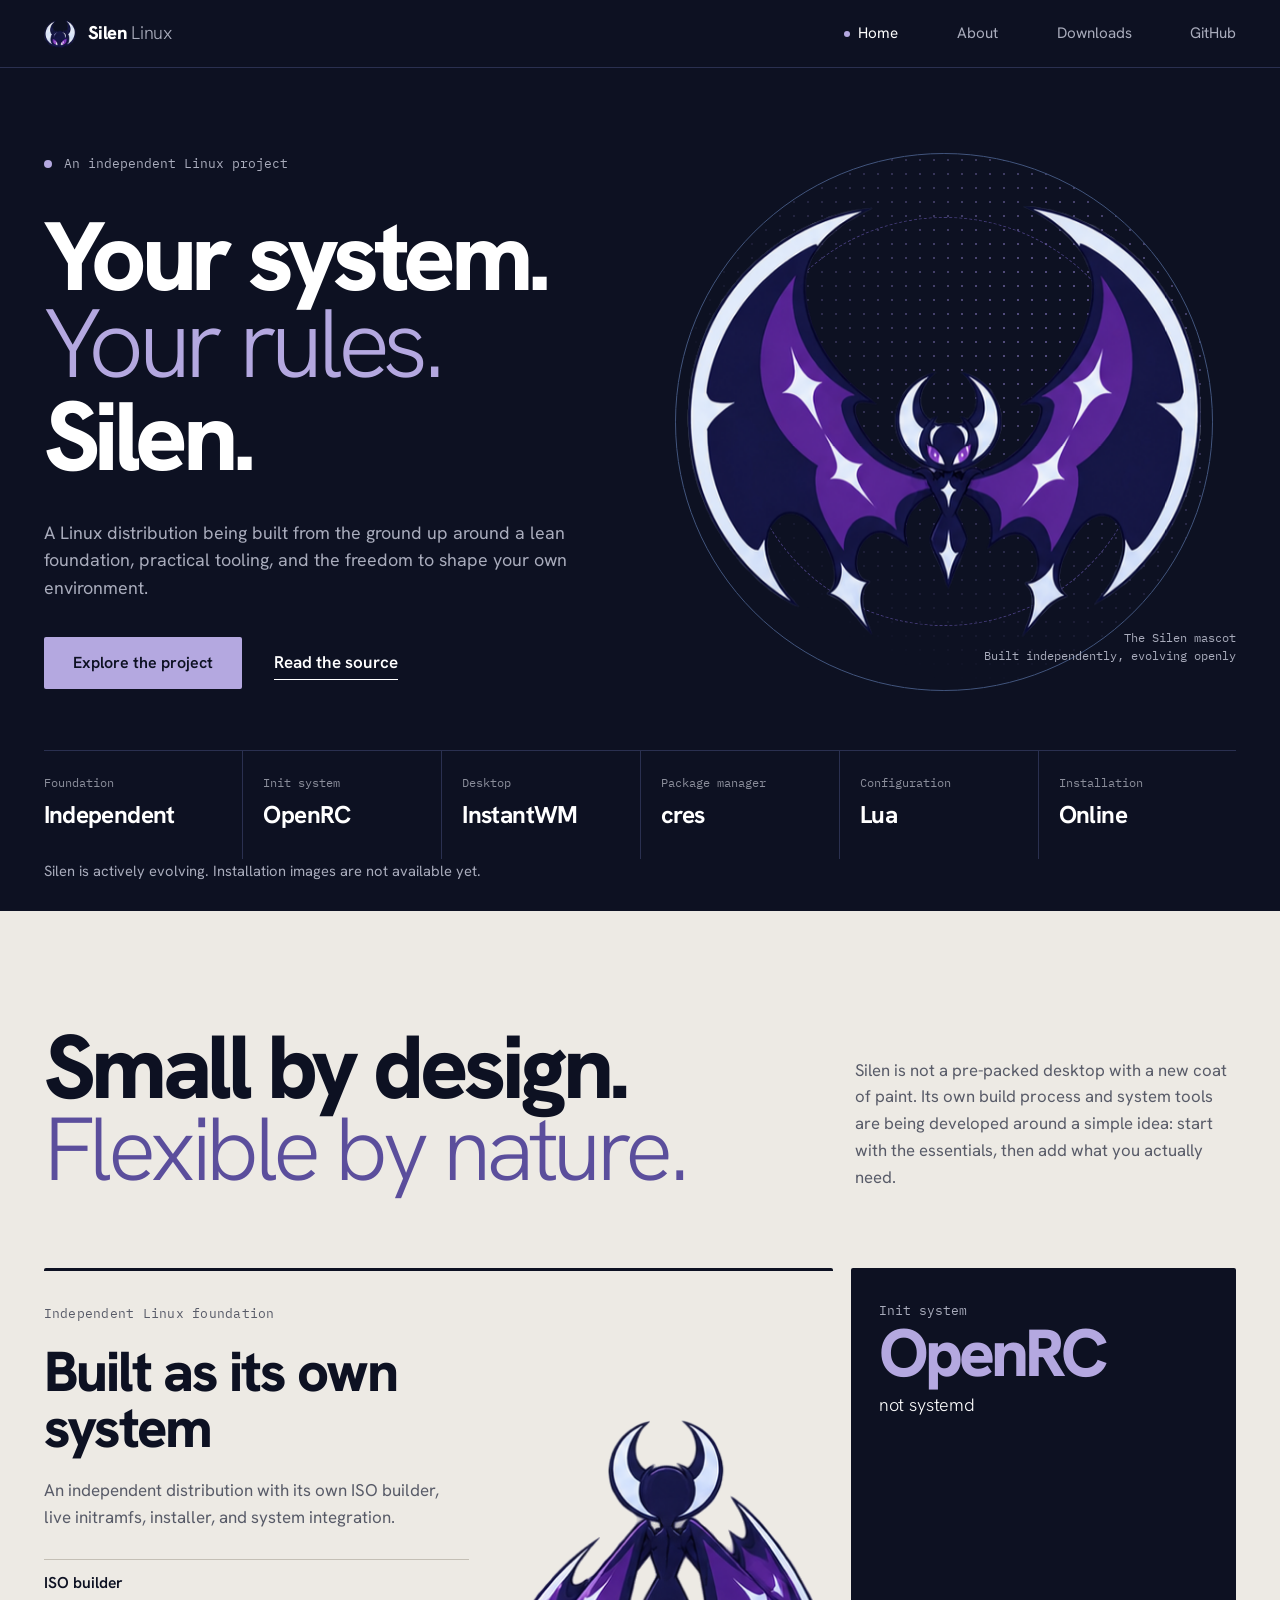
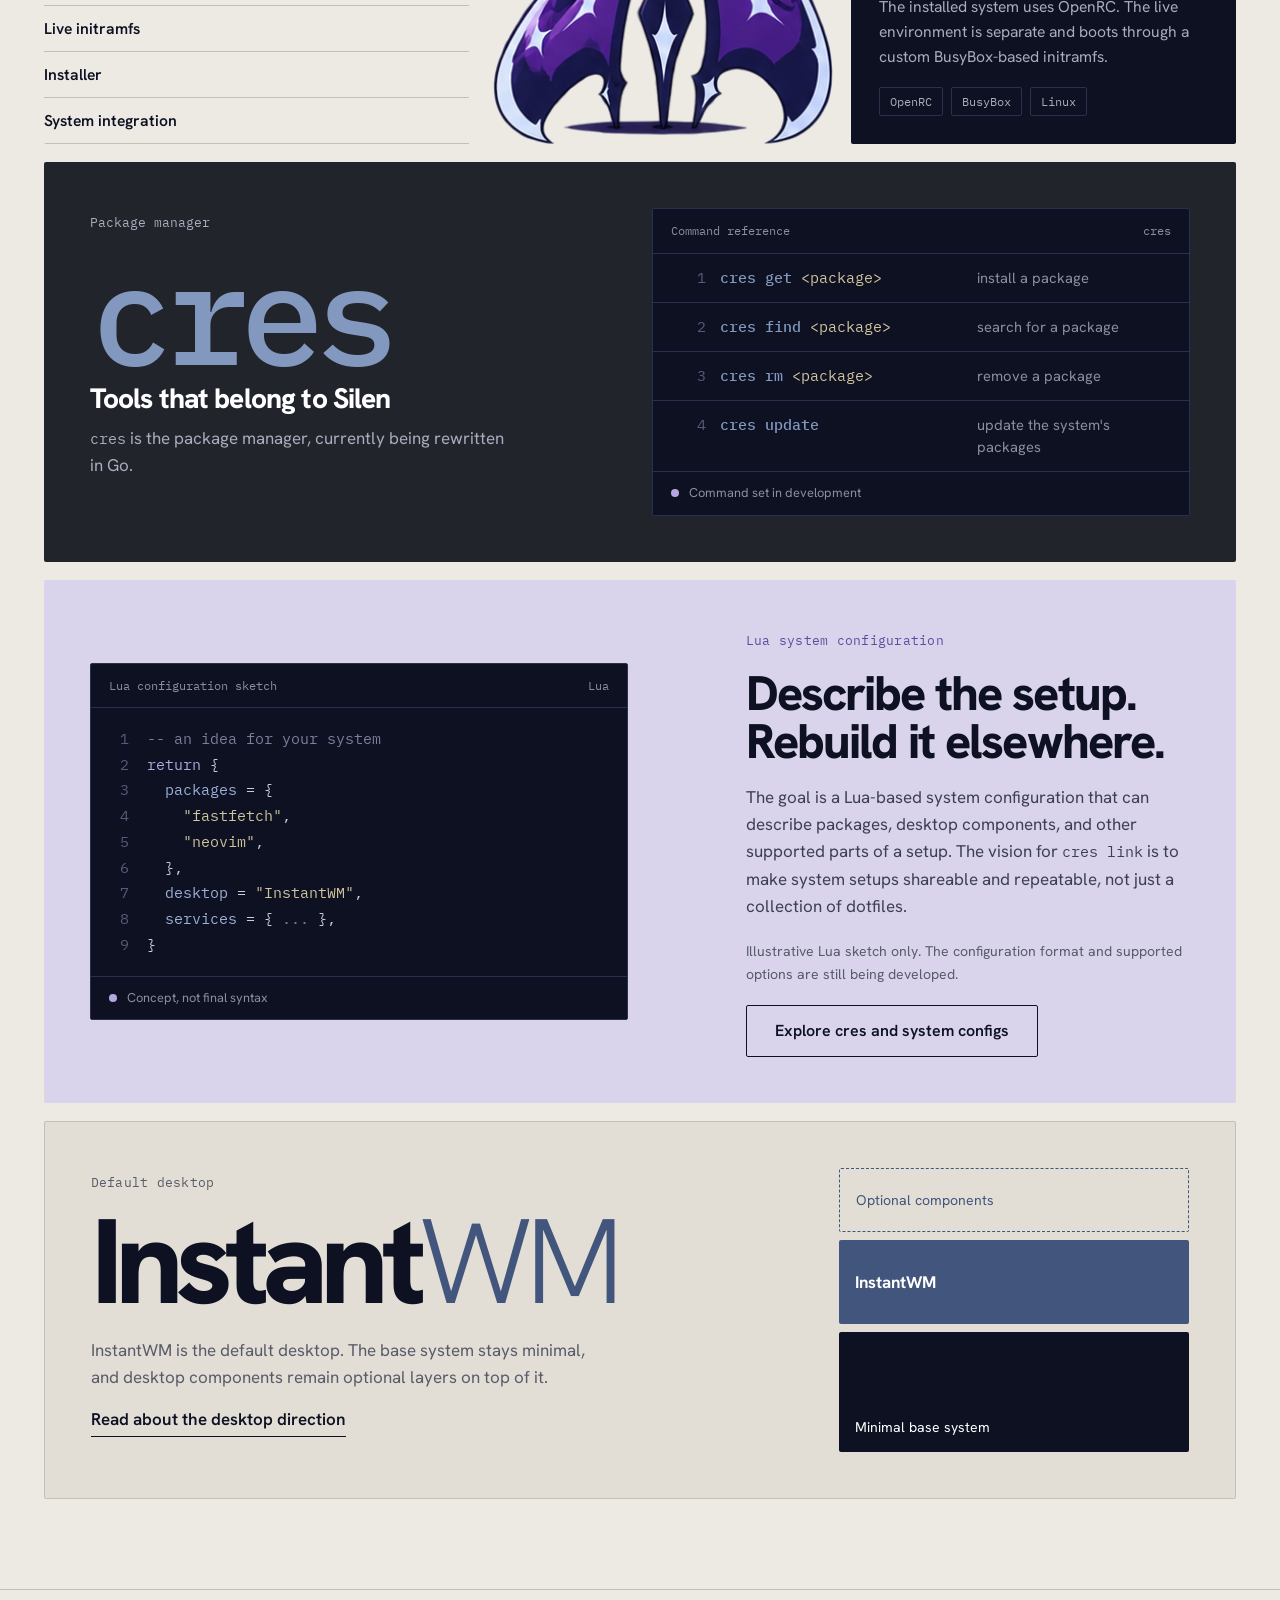
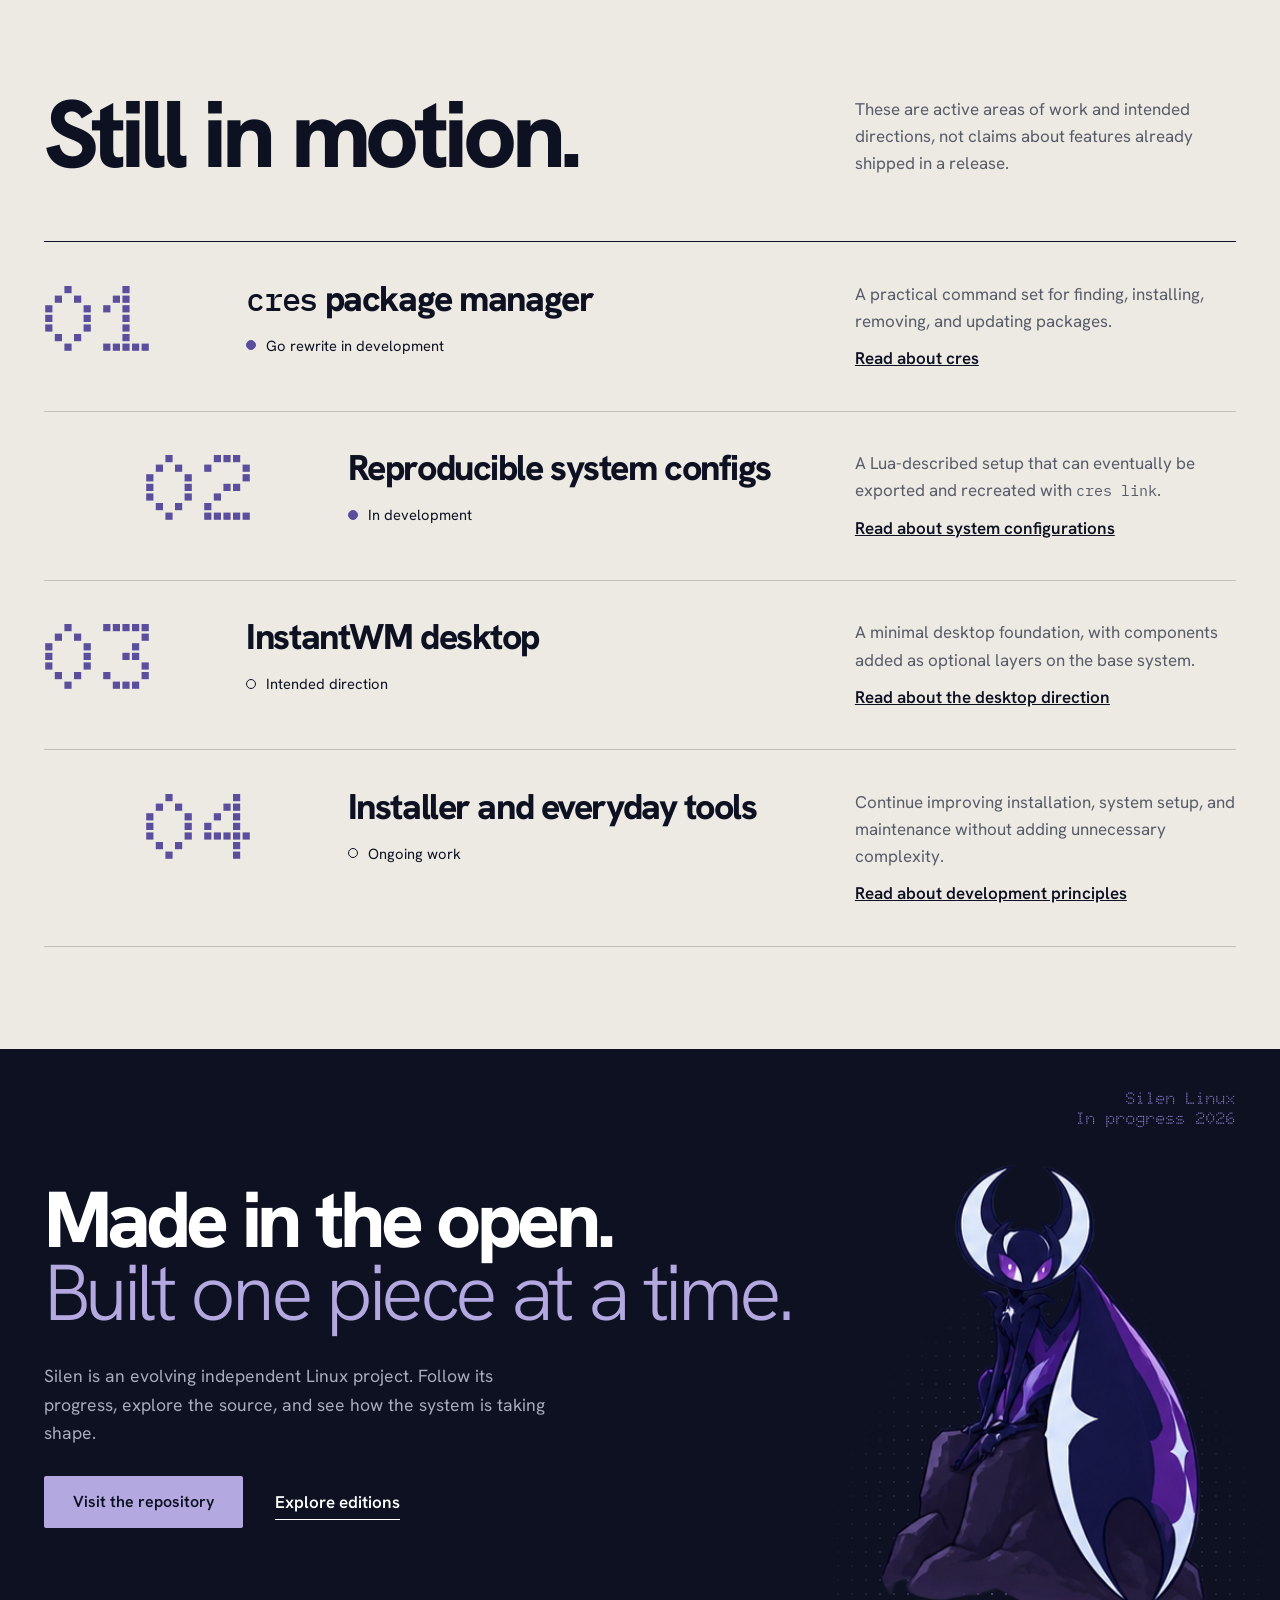
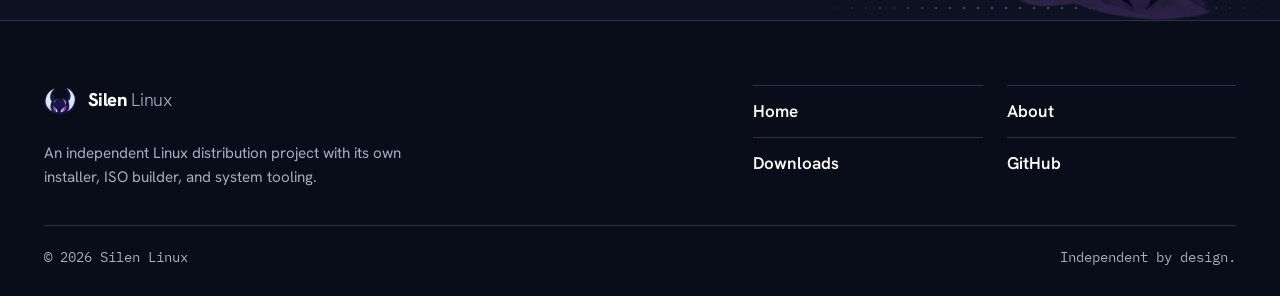
==== index.html @ 862bee8c "Initial commit: Silen Linux website" ====
<!DOCTYPE html>
<html lang="en">
<head>
<meta charset="utf-8">
<meta name="viewport" content="width=device-width, initial-scale=1">
<title>Silen Linux: Make the system yours</title>
<meta name="description" content="Silen is an independent Linux distribution focused on a minimal foundation, practical system tooling, and reproducible system configurations.">
<meta name="theme-color" content="#0d1122">
<link rel="icon" type="image/png" href="assets/favicon.png">
<link rel="preload" href="assets/fonts/hanken-grotesk-latin-wght-normal.woff2" as="font" type="font/woff2" crossorigin>
<link rel="stylesheet" href="css/style.css">
</head>
<body>
<a class="skip" href="#main">Skip to content</a>
<header class="site-header">
  <div class="nav">
    <a class="brand" href="index.html"><img src="assets/mascots/logo.png" alt="" width="32" height="32"><span>Silen<span class="brand-light"> Linux</span></span></a>
    <nav aria-label="Main">
      <ul class="nav-links" id="nav-links">
        <li><a href="index.html" aria-current="page">Home</a></li>
        <li><a href="about.html">About</a></li>
        <li><a href="downloads.html">Downloads</a></li>
        <li><a href="https://github.com/Cgtlpa/SilenLinux" class="ext" target="_blank" rel="noopener noreferrer">GitHub</a></li>
      </ul>
    </nav>
    <button class="menu-btn" type="button" aria-expanded="false" aria-controls="nav-links" aria-label="Open main menu"><span></span><span></span><span></span></button>
  </div>
</header>
<main id="main" class="light">
  <section class="hero on-dark" aria-labelledby="hero-title">
    <div class="hero-grid">
      <div class="hero-copy">
        <p class="hero-tag"><span class="dot"></span>An independent Linux project</p>
        <h1 id="hero-title"><span class="h-a">Your system.</span><span class="h-b">Your rules.</span><span class="h-c">Silen.</span></h1>
        <p class="hero-lead">A Linux distribution being built from the ground up around a lean foundation, practical tooling, and the freedom to shape your own environment.</p>
        <div class="hero-actions"><a class="btn btn-solid" href="about.html">Explore the project</a><a class="link" href="https://github.com/Cgtlpa/SilenLinux" target="_blank" rel="noopener noreferrer">Read the source</a></div>
      </div>
      <div class="hero-art">
        <div class="moon" aria-hidden="true"><span class="moon-dots dotfield"></span><span class="moon-ring"></span><span class="moon-ring r2"></span></div>
        <img class="hero-mascot" src="assets/mascots/spread.png" width="547" height="458" alt="Silen's dark blue and violet moth-bat mascot with crescent-shaped wings spread">
        <p class="hero-caption">The Silen mascot<br>Built independently, evolving openly</p>
      </div>
    </div>
    <dl class="spec-strip">
      <div><dt>Foundation</dt><dd>Independent</dd></div>
      <div><dt>Init system</dt><dd>OpenRC</dd></div>
      <div><dt>Desktop</dt><dd>InstantWM</dd></div>
      <div><dt>Package manager</dt><dd>cres</dd></div>
      <div><dt>Configuration</dt><dd>Lua</dd></div>
      <div><dt>Installation</dt><dd>Online</dd></div>
    </dl>
    <p class="hero-note">Silen is actively evolving. Installation images are not available yet.</p>
  </section>

  <section class="overview" id="system" aria-labelledby="system-title">
    <div class="ov-head">
      <h2 id="system-title">Small by design.<em>Flexible by nature.</em></h2>
      <p>Silen is not a pre-packed desktop with a new coat of paint. Its own build process and system tools are being developed around a simple idea: start with the essentials, then add what you actually need.</p>
    </div>
    <div class="parts">
      <article class="part p-foundation">
        <div>
          <span class="part-tag label">Independent Linux foundation</span>
          <h3>Built as its own system</h3>
          <p>An independent distribution with its own ISO builder, live initramfs, installer, and system integration.</p>
          <ul><li>ISO builder</li><li>Live initramfs</li><li>Installer</li><li>System integration</li></ul>
        </div>
        <img src="assets/mascots/standing.png" width="334" height="318" alt="Silen mascot standing with wings folded" loading="lazy">
      </article>

      <article class="part p-openrc on-dark">
        <div>
          <span class="part-tag">Init system</span>
          <p class="big">OpenRC<small>not systemd</small></p>
        </div>
        <div>
          <p>The installed system uses OpenRC. The live environment is separate and boots through a custom BusyBox-based initramfs.</p>
          <div class="chips"><span>OpenRC</span><span>BusyBox</span><span>Linux</span></div>
        </div>
      </article>

      <article class="part p-cres">
        <div class="cres-copy">
          <span class="part-tag">Package manager</span>
          <span class="word" aria-hidden="true">cres</span>
          <h3>Tools that belong to Silen</h3>
          <p><code>cres</code> is the package manager, currently being rewritten in Go.</p>
        </div>
        <div class="doc cres-doc on-dark">
          <div class="doc-cap"><span>Command reference</span><span>cres</span></div>
          <ol class="cmds">
            <li><span class="cmd"><b>cres get</b> <em>&lt;package&gt;</em></span><span class="what">install a package</span></li>
            <li><span class="cmd"><b>cres find</b> <em>&lt;package&gt;</em></span><span class="what">search for a package</span></li>
            <li><span class="cmd"><b>cres rm</b> <em>&lt;package&gt;</em></span><span class="what">remove a package</span></li>
            <li><span class="cmd"><b>cres update</b></span><span class="what">update the system's packages</span></li>
          </ol>
          <div class="doc-foot"><i></i>Command set in development</div>
        </div>
      </article>

      <article class="part p-lua">
        <figure class="doc lua-doc on-dark" aria-label="Illustrative Lua configuration sketch">
  <figcaption class="doc-cap"><span>Lua configuration sketch</span><span>Lua</span></figcaption>
  <pre class="doc-code" tabindex="0"><code><span class="l"><span class="c">-- an idea for your system</span></span><span class="l"><span class="k">return</span> <span class="p">{</span></span><span class="l">  <span class="key">packages</span> <span class="p">= {</span></span><span class="l">    <span class="s">"fastfetch"</span><span class="p">,</span></span><span class="l">    <span class="s">"neovim"</span><span class="p">,</span></span><span class="l">  <span class="p">},</span></span><span class="l">  <span class="key">desktop</span> <span class="p">=</span> <span class="s">"InstantWM"</span><span class="p">,</span></span><span class="l">  <span class="key">services</span> <span class="p">= {</span> <span class="c">...</span> <span class="p">},</span></span><span class="l"><span class="p">}</span></span></code></pre>
  <div class="doc-foot"><i></i>Concept, not final syntax</div>
</figure>
        <div class="lua-copy">
          <span class="part-tag label">Lua system configuration</span>
          <h3>Describe the setup. Rebuild it elsewhere.</h3>
          <p>The goal is a Lua-based system configuration that can describe packages, desktop components, and other supported parts of a setup. The vision for <code>cres link</code> is to make system setups shareable and repeatable, not just a collection of dotfiles.</p>
          <p class="fine">Illustrative Lua sketch only. The configuration format and supported options are still being developed.</p>
          <div class="actions"><a class="btn btn-line" href="about.html#cres">Explore cres and system configs</a></div>
        </div>
      </article>

      <article class="part p-desktop">
        <div class="dt-copy">
          <span class="part-tag label">Default desktop</span>
          <span class="word">Instant<span>WM</span></span>
          <p>InstantWM is the default desktop. The base system stays minimal, and desktop components remain optional layers on top of it.</p>
          <a class="link" href="about.html#desktop">Read about the desktop direction</a>
        </div>
        <div class="layers" aria-label="Layers of the system, from the minimal base to optional components">
          <div class="l-opt">Optional components</div>
          <div class="l-wm">InstantWM</div>
          <div class="l-base">Minimal base system</div>
        </div>
      </article>
    </div>
  </section>

  <section class="roadmap" aria-labelledby="direction-title">
    <div class="rm-head">
      <h2 id="direction-title">Still in motion.</h2>
      <p>These are active areas of work and intended directions, not claims about features already shipped in a release.</p>
    </div>
    <ol class="road">
      <li class="road-item"><span class="road-n" aria-hidden="true">01</span><div class="road-main"><h3><code>cres</code> package manager</h3><p class="status active"><i></i>Go rewrite in development</p></div><p class="road-text">A practical command set for finding, installing, removing, and updating packages.<br><a href="about.html#cres">Read about cres</a></p></li>
      <li class="road-item"><span class="road-n" aria-hidden="true">02</span><div class="road-main"><h3>Reproducible system configs</h3><p class="status active"><i></i>In development</p></div><p class="road-text">A Lua-described setup that can eventually be exported and recreated with <code>cres link</code>.<br><a href="about.html#config">Read about system configurations</a></p></li>
      <li class="road-item"><span class="road-n" aria-hidden="true">03</span><div class="road-main"><h3>InstantWM desktop</h3><p class="status"><i></i>Intended direction</p></div><p class="road-text">A minimal desktop foundation, with components added as optional layers on the base system.<br><a href="about.html#desktop">Read about the desktop direction</a></p></li>
      <li class="road-item"><span class="road-n" aria-hidden="true">04</span><div class="road-main"><h3>Installer and everyday tools</h3><p class="status"><i></i>Ongoing work</p></div><p class="road-text">Continue improving installation, system setup, and maintenance without adding unnecessary complexity.<br><a href="about.html#principles">Read about development principles</a></p></li>
    </ol>
  </section>

  <section class="closing on-dark">
    <div class="closing-grid">
      <div class="closing-copy">
        <h2>Made in the open.<span>Built one piece at a time.</span></h2>
        <p>Silen is an evolving independent Linux project. Follow its progress, explore the source, and see how the system is taking shape.</p>
        <div class="closing-actions"><a class="btn btn-solid" href="https://github.com/Cgtlpa/SilenLinux" target="_blank" rel="noopener noreferrer">Visit the repository</a><a class="link" href="downloads.html">Explore editions</a></div>
      </div>
      <div class="closing-art"><span class="dotfield" aria-hidden="true"></span><img src="assets/mascots/rock.png" width="314" height="433" alt="Silen mascot sitting on a rock" loading="lazy"></div>
    </div>
    <p class="closing-stamp" aria-hidden="true">Silen Linux<br>In progress 2026</p>
  </section>
</main>
<footer class="site-footer">
  <div class="foot">
    <div class="foot-id"><a class="brand" href="index.html"><img src="assets/mascots/logo.png" alt="" width="32" height="32"><span>Silen<span class="brand-light"> Linux</span></span></a><p>An independent Linux distribution project with its own installer, ISO builder, and system tooling.</p></div>
    <ul class="foot-nav" aria-label="Footer"><li><a href="index.html">Home</a></li><li><a href="about.html">About</a></li><li><a href="downloads.html">Downloads</a></li><li><a href="https://github.com/Cgtlpa/SilenLinux" target="_blank" rel="noopener noreferrer">GitHub</a></li></ul>
  </div>
  <div class="copy"><span>&copy; <span id="year">2026</span> Silen Linux</span><span>Independent by design.</span></div>
</footer>
<script src="js/main.js"></script>
</body>
</html>
---- css/style.css ----
/* Silen Linux: design system
   Swiss grid, dot-matrix details, tonal lavender surfaces, calm spacing. */

@font-face{font-family:"Hanken Grotesk";src:url("../assets/fonts/hanken-grotesk-latin-wght-normal.woff2") format("woff2");font-weight:100 900;font-style:normal;font-display:swap}
@font-face{font-family:"Doto";src:url("../assets/fonts/doto-latin-wght-normal.woff2") format("woff2");font-weight:100 900;font-style:normal;font-display:swap}
@font-face{font-family:"IBM Plex Mono";src:url("../assets/fonts/ibm-plex-mono-latin-400-normal.woff2") format("woff2");font-weight:400;font-style:normal;font-display:swap}
@font-face{font-family:"IBM Plex Mono";src:url("../assets/fonts/ibm-plex-mono-latin-500-normal.woff2") format("woff2");font-weight:500;font-style:normal;font-display:swap}

:root{
  --navy:#0D1122;
  --navy-2:#151B35;
  --navy-3:#1E2650;
  --graphite:#22242C;
  --graphite-2:#2D303A;
  --paper:#EDEAE4;
  --paper-2:#E2DED6;
  --lav:#B4A8E0;
  --lav-mid:#8B7DC6;
  --lav-deep:#5B4E9C;
  --lav-tint:#D9D4EC;
  --blue:#8398BF;
  --blue-deep:#42557D;
  --sand:#D2C49E;
  --grey:#8B8E9B;
  --soft-dark:#A9ACBC;
  --soft-light:#585B68;
  --line-d:#2A3050;
  --line-l:#C4BFB5;
  --pad:clamp(20px,3.4vw,56px);
  --head-h:68px;
  --font:"Hanken Grotesk","Helvetica Neue",Helvetica,"Segoe UI",Arial,sans-serif;
  --mono:"IBM Plex Mono",ui-monospace,"SF Mono",Menlo,Consolas,monospace;
  --dot:"Doto","IBM Plex Mono",monospace;
  --r:2px;
}

*,*::before,*::after{box-sizing:border-box}
html{-webkit-text-size-adjust:100%;scroll-behavior:smooth;scroll-padding-top:calc(var(--head-h) + 16px)}
html.menu-open{overflow:hidden}
body{margin:0;background:var(--paper);color:var(--navy);font-family:var(--font);font-size:1.0625rem;line-height:1.6;overflow-x:hidden;-webkit-font-smoothing:antialiased}
img{display:block;max-width:100%;height:auto}
h1,h2,h3,p,ul,ol,dl,dd,figure{margin:0}
ul,ol{padding:0;list-style:none}
a{color:inherit}
code{font-family:var(--mono);font-size:.9em}
:focus-visible{outline:2px solid var(--lav-mid);outline-offset:3px}
.on-dark :focus-visible,.site-header :focus-visible,.site-footer :focus-visible{outline-color:var(--lav)}
.skip{position:absolute;left:var(--pad);top:-80px;background:var(--lav);color:var(--navy);padding:10px 16px;z-index:100;text-decoration:none;font-weight:600}
.skip:focus{top:12px}

/* Header */
.site-header{position:sticky;top:0;z-index:50;height:var(--head-h);background:var(--navy);color:#fff;border-bottom:1px solid var(--line-d)}
.nav{height:100%;display:flex;align-items:center;justify-content:space-between;padding-inline:var(--pad)}
.brand{display:inline-flex;align-items:center;gap:12px;text-decoration:none;font-weight:800;font-size:1.15rem;letter-spacing:-.02em;color:#fff}
.brand img{width:32px;height:32px}
.brand-light{font-weight:300;color:var(--soft-dark)}
.nav-links{display:flex;align-items:center;gap:clamp(28px,4.6vw,76px)}
.nav-links a{position:relative;display:inline-block;padding:8px 0;text-decoration:none;font-size:.95rem;color:var(--soft-dark);transition:color .2s}
.nav-links a:hover{color:#fff}
.nav-links a[aria-current="page"]{color:#fff}
.nav-links a[aria-current="page"]::before{content:"";position:absolute;left:-14px;top:50%;width:6px;height:6px;margin-top:-3px;border-radius:50%;background:var(--lav)}
.menu-btn{display:none;position:relative;width:48px;height:48px;margin-right:-12px;padding:0;border:0;background:none;color:#fff;cursor:pointer}
.menu-btn span{position:absolute;left:12px;right:12px;height:2px;background:currentColor;transition:transform .25s,opacity .2s,top .25s}
.menu-btn span:nth-child(1){top:16px}
.menu-btn span:nth-child(2){top:23px}
.menu-btn span:nth-child(3){top:30px}
.menu-open .menu-btn span:nth-child(1){top:23px;transform:rotate(45deg)}
.menu-open .menu-btn span:nth-child(2){opacity:0}
.menu-open .menu-btn span:nth-child(3){top:23px;transform:rotate(-45deg)}

/* Shared type and controls */
.wrap{padding-inline:var(--pad)}
.label{font-family:var(--mono);font-size:.8rem;letter-spacing:.02em;color:var(--soft-light)}
.on-dark .label{color:var(--soft-dark)}
.btn{display:inline-flex;align-items:center;justify-content:center;min-height:52px;padding:0 28px;border:1px solid transparent;border-radius:var(--r);font:600 1rem/1 var(--font);text-decoration:none;cursor:pointer;transition:background .2s,color .2s,border-color .2s}
.btn-solid{background:var(--lav);color:var(--navy)}
.btn-solid:hover{background:#fff}
.btn-line{border-color:var(--navy);color:var(--navy);background:transparent}
.btn-line:hover{background:var(--navy);color:#fff}
.on-dark .btn-line{border-color:var(--soft-dark);color:#fff}
.on-dark .btn-line:hover{background:#fff;color:var(--navy);border-color:#fff}
.btn[disabled]{cursor:not-allowed;border-color:var(--grey);color:var(--grey);background:transparent}
.link{display:inline-block;padding:14px 0;color:inherit;text-decoration:none;font-weight:600;background:linear-gradient(currentColor,currentColor) 0 calc(100% - 10px)/100% 1px no-repeat;transition:background-size .25s,color .2s}
.link:hover{background-size:0 1px;color:var(--lav)}
.light .link:hover{color:var(--lav-deep)}
.status{display:inline-flex;align-items:center;gap:10px;font-size:.92rem}
.status i{width:10px;height:10px;flex:none;border-radius:50%;border:1.5px solid currentColor}
.status.active i{background:var(--lav-deep);border-color:var(--lav-deep)}
.on-dark .status.active i{background:var(--lav);border-color:var(--lav)}
.dotfield{background-image:radial-gradient(currentColor 1.1px,transparent 1.4px);background-size:14px 14px}

/* Hero */
.hero{background:var(--navy);color:#fff;position:relative;overflow:hidden}
.hero-grid{display:grid;grid-template-columns:repeat(12,minmax(0,1fr));column-gap:24px;padding:clamp(36px,5vw,72px) var(--pad) clamp(28px,3vw,48px);min-height:calc(100svh - var(--head-h) - 150px)}
.hero-copy{grid-column:1 / span 7;grid-row:1;position:relative;z-index:2;align-self:center}
.hero-tag{display:flex;align-items:center;gap:12px;margin-bottom:clamp(20px,3vw,40px);font-family:var(--mono);font-size:.82rem;color:var(--soft-dark)}
.hero-tag .dot{width:8px;height:8px;border-radius:50%;background:var(--lav)}
.hero h1{font-weight:800;line-height:.9;letter-spacing:-.055em;font-size:clamp(2.35rem,11.2vw,3.6rem)}
.hero h1 span{display:block}
.h-b{font-weight:300;color:var(--lav)}
.h-c{color:#fff;margin-top:.05em}
.hero-lead{max-width:34rem;margin-top:clamp(22px,3vw,40px);font-size:clamp(1.05rem,1.4vw,1.25rem);line-height:1.55;color:var(--soft-dark)}
.hero-actions{display:flex;flex-wrap:wrap;align-items:center;gap:8px 32px;margin-top:clamp(22px,2.6vw,36px)}
.hero-art{grid-column:7 / span 6;grid-row:1;position:relative;align-self:center;display:grid;place-items:center;min-height:clamp(260px,38vw,600px)}
.moon{position:absolute;width:min(92%,640px);aspect-ratio:1;border-radius:50%;color:var(--lav-mid)}
.moon-dots{position:absolute;inset:0;border-radius:50%;opacity:.55;-webkit-mask-image:radial-gradient(circle at 70% 30%,#000 10%,transparent 72%);mask-image:radial-gradient(circle at 70% 30%,#000 10%,transparent 72%)}
.moon-ring{position:absolute;inset:0;border-radius:50%;border:1px solid var(--blue-deep)}
.moon-ring.r2{inset:12%;border-color:var(--lav-deep);border-style:dashed;opacity:.7}
.hero-mascot{position:relative;width:min(88%,610px);height:auto}
.hero-caption{position:absolute;right:0;bottom:0;text-align:right;font-family:var(--mono);font-size:.78rem;line-height:1.5;color:var(--soft-dark)}
.spec-strip{display:grid;grid-template-columns:repeat(3,minmax(0,1fr));margin:0 var(--pad);border-top:1px solid var(--line-d)}
.spec-strip div{padding:18px 16px 20px 0;border-bottom:1px solid var(--line-d)}
.spec-strip dt{font-family:var(--mono);font-size:.76rem;color:var(--grey)}
.spec-strip dd{margin-top:4px;font-size:clamp(1.15rem,1.9vw,1.6rem);font-weight:700;letter-spacing:-.025em}
.hero-note{padding:18px var(--pad) 28px;font-size:.92rem;color:var(--soft-dark)}

@media (min-width:900px){
  .hero h1{font-size:clamp(3.6rem,7.6vw,9.6rem)}
  .spec-strip{grid-template-columns:repeat(6,minmax(0,1fr))}
  .spec-strip div{border-bottom:0;padding:22px 16px 24px 0}
  .spec-strip div + div{padding-left:20px;border-left:1px solid var(--line-d)}
  .hero-note{padding-top:0}
}
@media (max-width:899px){
  .hero-grid{display:block;min-height:0}
  .hero-art{margin-top:28px;min-height:0;aspect-ratio:1 / .86}
  .hero-mascot{width:96%}
}
@media (prefers-reduced-motion:no-preference){
  .hero h1 span{animation:rise .9s cubic-bezier(.2,.7,.2,1) both}
  .h-b{animation-delay:.12s!important}
  .h-c{animation-delay:.24s!important}
  .hero-mascot{animation:settle 1.2s cubic-bezier(.2,.7,.2,1) .15s both}
  .moon{animation:fade 1.4s ease .1s both}
  @keyframes rise{from{opacity:0;transform:translateY(.25em)}to{opacity:1;transform:none}}
  @keyframes settle{from{opacity:0;transform:translateY(18px) rotate(-1.5deg)}to{opacity:1;transform:none}}
  @keyframes fade{from{opacity:0}to{opacity:1}}
}

/* Overview (asymmetric parts) */
.overview{padding:clamp(64px,9vw,140px) var(--pad) clamp(56px,7vw,110px)}
.ov-head{display:grid;grid-template-columns:repeat(12,minmax(0,1fr));column-gap:24px;row-gap:24px;align-items:end;margin-bottom:clamp(40px,6vw,88px)}
.ov-head h2{grid-column:1 / span 8;font-size:clamp(2.4rem,7vw,7.2rem);line-height:.92;letter-spacing:-.05em;font-weight:800}
.ov-head h2 em{display:block;font-style:normal;font-weight:300;color:var(--lav-deep)}
.ov-head p{grid-column:9 / span 4;max-width:28rem;color:var(--soft-light);font-size:1.05rem}
.parts{display:grid;grid-template-columns:repeat(12,minmax(0,1fr));gap:clamp(12px,1.4vw,20px)}
.part{position:relative;border-radius:var(--r);overflow:hidden}
.part h3{font-weight:800;letter-spacing:-.04em;line-height:1}
.part-tag{font-family:var(--mono);font-size:.8rem}

/* Foundation: open, ruled, on paper */
.p-foundation{grid-column:1 / span 8;display:grid;grid-template-columns:minmax(0,1.25fr) minmax(0,1fr);gap:24px;padding:28px 0 0;border-top:3px solid var(--navy)}
.p-foundation h3{font-size:clamp(2rem,4.4vw,4.4rem);margin:18px 0 20px}
.p-foundation p{color:var(--soft-light);max-width:30rem}
.p-foundation ul{margin-top:28px;border-top:1px solid var(--line-l)}
.p-foundation li{padding:10px 0;border-bottom:1px solid var(--line-l);font-weight:600;font-size:.98rem}
.p-foundation img{align-self:end;justify-self:end;width:min(100%,360px)}
/* OpenRC: deep navy, typographic */
.p-openrc{grid-column:9 / span 4;background:var(--navy);color:#fff;padding:28px;display:flex;flex-direction:column;justify-content:space-between;gap:36px;min-height:420px}
.p-openrc .part-tag{color:var(--soft-dark)}
.p-openrc .big{font-size:clamp(2.6rem,5.2vw,5.6rem);font-weight:800;letter-spacing:-.06em;line-height:.9;color:var(--lav)}
.p-openrc .big small{display:block;margin-top:14px;font-size:clamp(1rem,1.4vw,1.35rem);font-weight:300;letter-spacing:-.01em;color:#fff}
.p-openrc p{color:var(--soft-dark);font-size:.98rem}
.chips{display:flex;flex-wrap:wrap;gap:8px;margin-top:18px}
.chips span{padding:4px 10px;border:1px solid var(--line-d);border-radius:var(--r);font-family:var(--mono);font-size:.76rem;color:var(--soft-dark)}
/* cres: graphite, split */
.p-cres{grid-column:1 / -1;background:var(--graphite);color:#fff;display:grid;grid-template-columns:repeat(12,minmax(0,1fr));column-gap:24px;padding:clamp(24px,3.6vw,56px)}
.p-cres .cres-copy{grid-column:1 / span 5}
.p-cres .part-tag{color:var(--soft-dark)}
.p-cres .word{display:block;margin:18px 0 12px;font-family:var(--mono);font-weight:500;font-size:clamp(4rem,11vw,10.5rem);letter-spacing:-.07em;line-height:.85;color:var(--blue)}
.p-cres h3{font-size:clamp(1.4rem,2.2vw,2rem);letter-spacing:-.03em}
.p-cres p{margin-top:12px;color:var(--soft-dark);max-width:26rem}
.p-cres .cres-doc{grid-column:7 / span 6;align-self:end}
/* Lua: tonal lavender with code doc */
.p-lua{grid-column:1 / -1;background:var(--lav-tint);display:grid;grid-template-columns:repeat(12,minmax(0,1fr));column-gap:24px;row-gap:28px;padding:clamp(24px,3.6vw,56px);align-items:center}
.p-lua .lua-doc{grid-column:1 / span 6}
.p-lua .lua-copy{grid-column:8 / span 5;position:relative}
.p-lua .part-tag{color:var(--lav-deep)}
.p-lua h3{font-size:clamp(1.9rem,3.8vw,3.8rem);margin:16px 0 18px}
.p-lua p{color:#3C3F55}
.p-lua .fine{margin-top:20px;font-size:.88rem;color:var(--soft-light)}
.p-lua .actions{margin-top:20px}
/* InstantWM: paper-2, layered diagram */
.p-desktop{grid-column:1 / -1;background:var(--paper-2);border:1px solid var(--line-l);display:grid;grid-template-columns:repeat(12,minmax(0,1fr));column-gap:24px;row-gap:32px;padding:clamp(24px,3.6vw,56px)}
.p-desktop .dt-copy{grid-column:1 / span 7}
.p-desktop .part-tag{color:var(--soft-light)}
.p-desktop .word{display:block;margin:14px 0 22px;font-size:clamp(3rem,9.4vw,9.4rem);font-weight:800;letter-spacing:-.065em;line-height:.88}
.p-desktop .word span{font-weight:300;color:var(--blue-deep)}
.p-desktop p{max-width:32rem;color:var(--soft-light)}
.layers{grid-column:9 / span 4;align-self:end;display:grid;gap:8px;font-size:.88rem}
.layers div{padding:14px 16px;border-radius:var(--r)}
.layers .l-opt{border:1.5px dashed var(--blue-deep);color:var(--blue-deep);min-height:64px;display:flex;align-items:center}
.layers .l-wm{background:var(--blue-deep);color:#fff;min-height:84px;display:flex;align-items:center;font-weight:700;font-size:1.05rem}
.layers .l-base{background:var(--navy);color:#fff;min-height:120px;display:flex;align-items:flex-end}

@media (max-width:1000px){
  .ov-head h2{grid-column:1 / -1}
  .ov-head p{grid-column:1 / -1}
  .p-foundation,.p-openrc{grid-column:1 / -1}
  .p-openrc{min-height:0}
  .p-cres .cres-copy,.p-cres .cres-doc{grid-column:1 / -1}
  .p-cres .cres-doc{margin-top:32px}
  .p-lua .lua-doc,.p-lua .lua-copy{grid-column:1 / -1}
  .p-lua .lua-copy{order:-1}
  .p-desktop .dt-copy,.layers{grid-column:1 / -1}
}
@media (max-width:620px){
  .p-foundation{grid-template-columns:1fr}
  .p-foundation img{justify-self:center;width:min(78%,300px)}
}

/* Documentation previews (code, commands) */
.doc{background:var(--navy);color:#E8E9F2;border:1px solid var(--line-d);border-radius:var(--r);min-width:0}
.doc-cap{display:flex;flex-wrap:wrap;justify-content:space-between;gap:4px 16px;padding:12px 18px;border-bottom:1px solid var(--line-d);font-family:var(--mono);font-size:.76rem;color:var(--grey)}
.doc-code{margin:0;padding:18px 0;overflow-x:auto;counter-reset:ln;font-family:var(--mono);font-size:clamp(.78rem,2.9vw,.92rem);line-height:1.75;tab-size:2}
.doc-code code{display:block;font-size:inherit;min-width:max-content}
.doc-code .l{display:block;position:relative;padding:0 18px 0 56px;white-space:pre}
.doc-code .l::before{counter-increment:ln;content:counter(ln);position:absolute;left:0;width:38px;text-align:right;color:#565B7A;user-select:none}
.c{color:#7A7F9C}.k{color:var(--lav)}.key{color:#9DB0D6}.s{color:var(--sand)}.p{color:#C9CBE0}
.doc-foot{display:flex;align-items:center;gap:10px;padding:11px 18px;border-top:1px solid var(--line-d);font-size:.8rem;color:var(--grey)}
.doc-foot i{width:8px;height:8px;border-radius:50%;background:var(--lav)}
.cmds{counter-reset:ln;font-family:var(--mono);font-size:clamp(.8rem,2.9vw,.92rem)}
.cmds li{counter-increment:ln;display:grid;grid-template-columns:2.2rem minmax(0,1.25fr) minmax(0,1fr);gap:4px 14px;padding:13px 18px;border-bottom:1px solid var(--line-d);line-height:1.5}
.cmds li:last-child{border-bottom:0}
.cmds li::before{content:counter(ln);color:#565B7A;text-align:right}
.cmds .cmd{color:#fff;overflow-wrap:anywhere}
.cmds .cmd b{font-weight:500;color:var(--blue)}
.cmds .cmd em{font-style:normal;color:var(--sand)}
.cmds .what{color:var(--grey);font-family:var(--font)}
@media (max-width:520px){
  .cmds li{grid-template-columns:2rem minmax(0,1fr)}
  .cmds .what{grid-column:2}
}

/* Roadmap */
.roadmap{padding:clamp(60px,8vw,128px) var(--pad);border-top:1px solid var(--line-l)}
.rm-head{display:grid;grid-template-columns:repeat(12,minmax(0,1fr));column-gap:24px;row-gap:20px;align-items:end;margin-bottom:clamp(32px,5vw,72px)}
.rm-head h2{grid-column:1 / span 7;font-size:clamp(2.6rem,7.4vw,7.6rem);line-height:.9;letter-spacing:-.055em;font-weight:800}
.rm-head p{grid-column:9 / span 4;color:var(--soft-light)}
.road{border-top:1px solid var(--navy)}
.road-item{display:grid;grid-template-columns:repeat(12,minmax(0,1fr));column-gap:24px;row-gap:12px;align-items:start;padding:clamp(22px,3vw,40px) 0;border-bottom:1px solid var(--line-l)}
.road-n{grid-column:1 / span 2;font-family:var(--dot);font-weight:700;font-size:clamp(3rem,7.5vw,7rem);line-height:.8;color:var(--lav-deep)}
.road-main{grid-column:3 / span 5}
.road-main h3{font-size:clamp(1.5rem,2.8vw,2.7rem);letter-spacing:-.04em;line-height:1.02;font-weight:800;margin-bottom:14px}
.road-main h3 code{font-weight:500;letter-spacing:-.04em}
.road-text{grid-column:9 / span 4;color:var(--soft-light)}
.road-text a{display:inline-block;margin-top:10px;font-weight:600;color:var(--navy)}
.road-item:nth-child(even) .road-main{grid-column:4 / span 5}
.road-item:nth-child(even) .road-n{grid-column:2 / span 2}
@media (max-width:900px){
  .rm-head h2,.rm-head p{grid-column:1 / -1}
  .road-n{grid-column:1 / span 3!important;font-size:clamp(2.6rem,12vw,4.5rem)}
  .road-main{grid-column:4 / -1!important}
  .road-text{grid-column:4 / -1}
}

/* Closing */
.closing{background:var(--navy);color:#fff;position:relative;overflow:hidden}
.closing-grid{display:grid;grid-template-columns:repeat(12,minmax(0,1fr));column-gap:24px;padding:clamp(64px,9vw,140px) var(--pad) 0;align-items:end}
.closing-copy{grid-column:1 / span 8;padding-bottom:clamp(48px,7vw,110px);position:relative;z-index:2}
.closing h2{font-size:clamp(2.5rem,6.2vw,6.8rem);line-height:.92;letter-spacing:-.055em;font-weight:800}
.closing h2 span{display:block;font-weight:300;color:var(--lav)}
.closing-copy p{max-width:32rem;margin-top:clamp(20px,2.6vw,36px);color:var(--soft-dark);font-size:1.1rem}
.closing-actions{display:flex;flex-wrap:wrap;align-items:center;gap:8px 32px;margin-top:28px}
.closing-art{grid-column:9 / span 4;position:relative;display:grid;place-items:end center}
.closing-art .dotfield{position:absolute;left:-10%;right:-10%;bottom:0;height:78%;color:var(--lav-mid);opacity:.5;border-radius:50% 50% 0 0;-webkit-mask-image:radial-gradient(ellipse at 50% 100%,#000 20%,transparent 72%);mask-image:radial-gradient(ellipse at 50% 100%,#000 20%,transparent 72%)}
.closing-art img{position:relative;width:min(100%,330px)}
.closing-stamp{position:absolute;right:var(--pad);top:clamp(24px,3vw,44px);font-family:var(--dot);font-weight:600;font-size:1.05rem;color:var(--lav-mid);text-align:right;line-height:1.2}
@media (max-width:900px){
  .closing-copy,.closing-art{grid-column:1 / -1}
  .closing-art{margin-top:8px}
  .closing-stamp{display:none}
}

/* Footer */
.site-footer{background:#090C19;color:var(--soft-dark);border-top:1px solid var(--line-d)}
.foot{display:grid;grid-template-columns:repeat(12,minmax(0,1fr));column-gap:24px;row-gap:32px;padding:clamp(40px,5vw,72px) var(--pad) 36px}
.foot-id{grid-column:1 / span 5}
.foot-id p{margin-top:16px;max-width:26rem;font-size:.95rem}
.foot-nav{grid-column:8 / span 5;display:grid;grid-template-columns:repeat(2,minmax(0,1fr));gap:0 24px;align-content:start}
.foot-nav li{border-top:1px solid var(--line-d)}
.foot-nav a{display:block;padding:12px 0;text-decoration:none;color:#fff;font-weight:600}
.foot-nav a:hover{color:var(--lav)}
.copy{display:flex;flex-wrap:wrap;justify-content:space-between;gap:8px 24px;margin:0 var(--pad);padding:20px 0 28px;border-top:1px solid var(--line-d);font-size:.86rem;font-family:var(--mono)}
@media (max-width:900px){
  .foot-id,.foot-nav{grid-column:1 / -1}
}

/* Page heads (About, Downloads) */
.page-head{background:var(--navy);color:#fff;position:relative;overflow:hidden}
.ph-grid{display:grid;grid-template-columns:repeat(12,minmax(0,1fr));column-gap:24px;row-gap:28px;align-items:end;padding:clamp(40px,6vw,96px) var(--pad) clamp(36px,5vw,72px)}
.ph-copy{grid-column:1 / span 8;position:relative;z-index:2}
.ph-copy h1{font-size:clamp(2.7rem,10.4vw,3.4rem);line-height:.9;letter-spacing:-.06em;font-weight:800}
.ph-copy h1 span{display:block;font-weight:300;color:var(--lav)}
.ph-copy p{max-width:36rem;margin-top:clamp(20px,2.6vw,36px);color:var(--soft-dark);font-size:clamp(1.05rem,1.4vw,1.25rem)}
.ph-art{grid-column:9 / span 4;position:relative;display:grid;place-items:center;min-height:240px}
.ph-art .moon{width:min(100%,380px)}
.ph-art img{position:relative;width:min(78%,300px)}
@media (min-width:900px){.ph-copy h1{font-size:clamp(3.4rem,8.6vw,9rem)}}
@media (max-width:900px){
  .ph-copy,.ph-art{grid-column:1 / -1}
  .ph-art{min-height:0;justify-items:end}
  .ph-art .moon{display:none}
  .ph-art img{width:min(46%,210px)}
}

/* About */
.about-layout{display:grid;grid-template-columns:minmax(190px,240px) minmax(0,1fr);gap:clamp(24px,5vw,96px);padding:clamp(40px,6vw,96px) var(--pad) clamp(56px,8vw,120px)}
.toc{position:sticky;top:calc(var(--head-h) + 28px);align-self:start;border-top:1px solid var(--navy)}
.toc a{display:block;padding:11px 0;border-bottom:1px solid var(--line-l);text-decoration:none;font-size:.95rem;color:var(--soft-light);transition:color .2s,padding .2s}
.toc a:hover,.toc a.on{color:var(--navy);padding-left:10px;font-weight:600}
.article section{display:grid;grid-template-columns:minmax(0,4fr) minmax(0,7fr);column-gap:clamp(24px,4vw,72px);row-gap:20px;padding:clamp(32px,4.4vw,64px) 0;border-top:1px solid var(--navy)}
.article section:first-child{padding-top:28px}
.sec-side{display:flex;flex-direction:column;gap:28px}
.article h2{font-size:clamp(1.8rem,3.2vw,3.2rem);line-height:1;letter-spacing:-.045em;font-weight:800}
.article h2 .mono{font-family:var(--mono);font-weight:500;letter-spacing:-.05em;color:var(--blue-deep)}
.article h3{font-size:1.25rem;letter-spacing:-.02em;margin:32px 0 12px}
.article h3 code{font-weight:500}
.sec-body{min-width:0}
.sec-body > p{max-width:42rem;color:#2D3046}
.sec-body > p + p{margin-top:16px}
.article .art{width:min(100%,230px)}
.article code{background:var(--paper-2);padding:1px 6px;border-radius:var(--r)}
.specs{margin:24px 0;border-top:1px solid var(--line-l)}
.specs li{display:grid;grid-template-columns:minmax(0,5fr) minmax(0,7fr);gap:6px 20px;padding:12px 0;border-bottom:1px solid var(--line-l)}
.specs li > :first-child{color:var(--soft-light);font-size:.95rem}
.specs li > :last-child{font-weight:600}
.specs code{background:none;padding:0;font-weight:500;color:var(--navy)}
.specs li > code + span{font-weight:400;color:var(--soft-light)}
.dirs{display:grid;grid-template-columns:1fr 1fr 1.5fr;margin-top:24px;border-top:1px solid var(--line-l)}
.dirs div{padding:20px 20px 12px 0}
.dirs div + div{padding-left:20px;border-left:1px solid var(--line-l)}
.dirs h3{margin:0 0 8px;font-size:1.3rem;letter-spacing:-.03em}
.dirs p{color:var(--soft-light);font-size:.98rem}
.steps{counter-reset:st;margin:20px 0;border-top:1px solid var(--line-l)}
.steps li{counter-increment:st;display:grid;grid-template-columns:3.2rem minmax(0,1fr);column-gap:8px;padding:16px 0;border-bottom:1px solid var(--line-l)}
.steps li::before{content:counter(st);grid-row:1 / span 2;font-family:var(--dot);font-weight:700;font-size:1.9rem;line-height:1;color:var(--lav-deep)}
.steps strong{font-size:1.1rem;letter-spacing:-.02em}
.steps span{color:var(--soft-light)}
.note{padding:14px 18px;border-left:3px solid var(--lav-mid);background:var(--lav-tint);color:#2D3046;font-size:.95rem}
.sec-body .status{margin-top:20px}
.sec-body .doc{margin:24px 0 0;background:var(--navy)}
.sec-body .doc code{background:none;padding:0;color:inherit}
.principles{margin-top:4px;border-top:1px solid var(--line-l)}
.principles li{display:grid;grid-template-columns:minmax(0,5fr) minmax(0,7fr);gap:4px 20px;padding:16px 0;border-bottom:1px solid var(--line-l)}
.principles strong{font-size:1.1rem;letter-spacing:-.025em}
.principles span{color:var(--soft-light)}
.actions{margin-top:28px}
@media (max-width:1000px){
  .about-layout{grid-template-columns:1fr}
  .toc{position:static;display:flex;flex-wrap:wrap;gap:0 22px;border-top:0}
  .toc a{padding:8px 0;border-bottom:0;text-decoration:underline;text-underline-offset:4px}
  .toc a:hover,.toc a.on{padding-left:0}
  .article section{grid-template-columns:1fr}
  .sec-side{flex-direction:row;align-items:flex-end;justify-content:space-between}
  .article .art{width:min(36%,150px);flex:none}
}
@media (max-width:620px){
  .specs li,.principles li{grid-template-columns:1fr}
  .dirs{grid-template-columns:1fr}
  .dirs div,.dirs div + div{padding:16px 0;border-left:0;border-bottom:1px solid var(--line-l)}
}

/* Downloads */
.dl{padding:clamp(40px,6vw,96px) var(--pad) clamp(56px,8vw,120px)}
.featured{display:grid;grid-template-columns:repeat(12,minmax(0,1fr));background:var(--graphite);color:#fff;border-radius:var(--r);overflow:hidden}
.featured-main{grid-column:1 / span 7;padding:clamp(24px,4vw,64px)}
.featured .label{color:var(--soft-dark)}
.featured h2{margin:16px 0 8px;font-size:clamp(2.4rem,6vw,6rem);line-height:.92;letter-spacing:-.055em;font-weight:800}
.base{font-family:var(--mono);font-size:.85rem;color:var(--blue)}
.featured-main > p{max-width:30rem;margin-top:20px;color:var(--soft-dark)}
.featured .specs{border-color:var(--graphite-2)}
.featured .specs li{border-color:var(--graphite-2)}
.featured .specs li > :first-child{color:var(--grey)}
.featured-action{display:flex;flex-wrap:wrap;align-items:center;gap:14px 24px;margin-top:28px}
.status-label{display:inline-flex;align-items:center;gap:10px;font-size:.92rem}
.status-label::before{content:"";width:10px;height:10px;border-radius:50%;border:1.5px solid currentColor}
.featured-art{grid-column:8 / span 5;position:relative;display:grid;place-items:center;background:var(--navy-2);padding:32px}
.featured-art .moon{width:min(88%,420px)}
.featured-art img{position:relative;width:min(80%,340px)}
.others-head{display:grid;grid-template-columns:repeat(12,minmax(0,1fr));column-gap:24px;row-gap:8px;margin:clamp(48px,7vw,104px) 0 28px;align-items:end}
.others-head h2{grid-column:1 / span 6;font-size:clamp(2rem,4.6vw,4.4rem);line-height:.95;letter-spacing:-.05em;font-weight:800}
.others-head p{grid-column:8 / span 5;color:var(--soft-light)}
.others{border-top:1px solid var(--navy)}
.edition{display:grid;grid-template-columns:repeat(12,minmax(0,1fr));column-gap:24px;row-gap:14px;align-items:center;padding:clamp(22px,3vw,36px) 0;border-bottom:1px solid var(--line-l)}
.edition > div:first-child{grid-column:1 / span 4}
.edition h3{font-size:clamp(1.6rem,2.8vw,2.6rem);letter-spacing:-.04em;line-height:1;font-weight:800;margin-bottom:6px}
.edition .base{color:var(--blue-deep)}
.edition > p{grid-column:5 / span 3;color:var(--soft-light)}
.edition .status-label{grid-column:8 / span 2;color:var(--soft-light)}
.edition .btn{grid-column:10 / span 3;justify-self:end}
.dl-note{display:grid;grid-template-columns:auto minmax(0,1fr) auto;gap:20px 32px;align-items:center;margin-top:clamp(40px,6vw,88px);padding:24px 0;border-top:1px solid var(--navy);border-bottom:1px solid var(--line-l)}
.dl-note img{width:96px}
.dl-note p{font-size:1.1rem;font-weight:600;letter-spacing:-.015em}
@media (max-width:1000px){
  .featured-main,.featured-art{grid-column:1 / -1}
  .featured-art{order:-1;padding:24px;min-height:230px}
  .featured-art img{width:min(52%,240px)}
  .edition > div:first-child,.edition > p,.edition .status-label,.edition .btn{grid-column:1 / -1;justify-self:start}
  .others-head h2,.others-head p{grid-column:1 / -1}
}
@media (max-width:620px){
  .dl-note{grid-template-columns:1fr}
  .dl-note img{width:80px}
}

@media (prefers-reduced-motion:reduce){
  html{scroll-behavior:auto}
  *{transition:none!important}
}

/* Mobile navigation */
@media (max-width:760px){
  .menu-btn{display:block}
  .js .nav-links{position:fixed;left:0;right:0;top:var(--head-h);bottom:0;z-index:40;flex-direction:column;align-items:stretch;gap:0;padding:8px var(--pad) calc(24px + env(safe-area-inset-bottom));background:var(--navy);overflow-y:auto;overscroll-behavior:contain;opacity:0;visibility:hidden;transform:translateY(-8px);transition:opacity .22s,transform .22s,visibility 0s .22s}
  .js.menu-open .nav-links{opacity:1;visibility:visible;transform:none;transition:opacity .22s,transform .22s}
  .js .nav-links li{border-bottom:1px solid var(--line-d)}
  .js .nav-links a{display:flex;align-items:center;min-height:64px;padding:12px 0;font-size:1.9rem;font-weight:800;letter-spacing:-.04em;color:#fff}
  .js .nav-links a[aria-current="page"]{color:var(--lav)}
  .js .nav-links a[aria-current="page"]::before{display:none}
  .js   html:not(.js) .nav{height:auto;flex-wrap:wrap;padding-block:12px}
  html:not(.js) .site-header{height:auto}
  html:not(.js) .nav-links{width:100%;flex-wrap:wrap;gap:4px 20px;margin-top:8px}
}
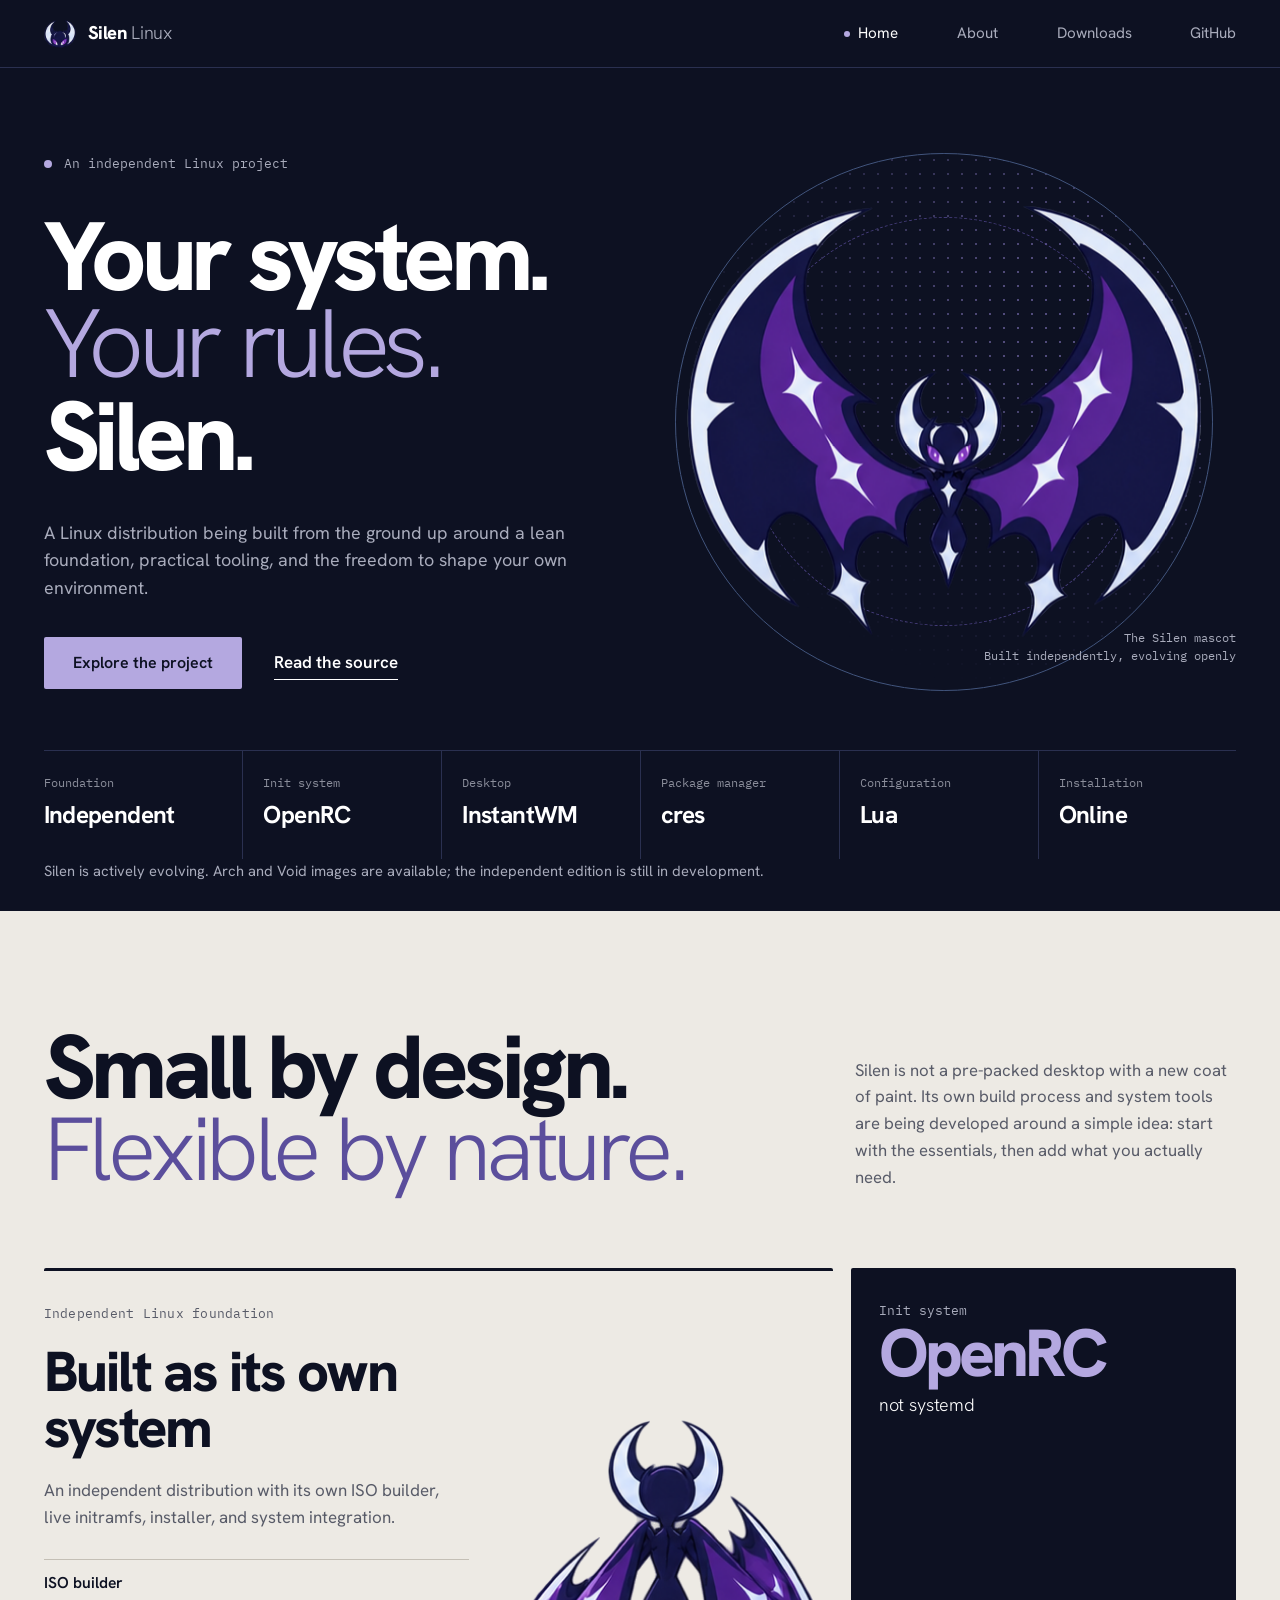
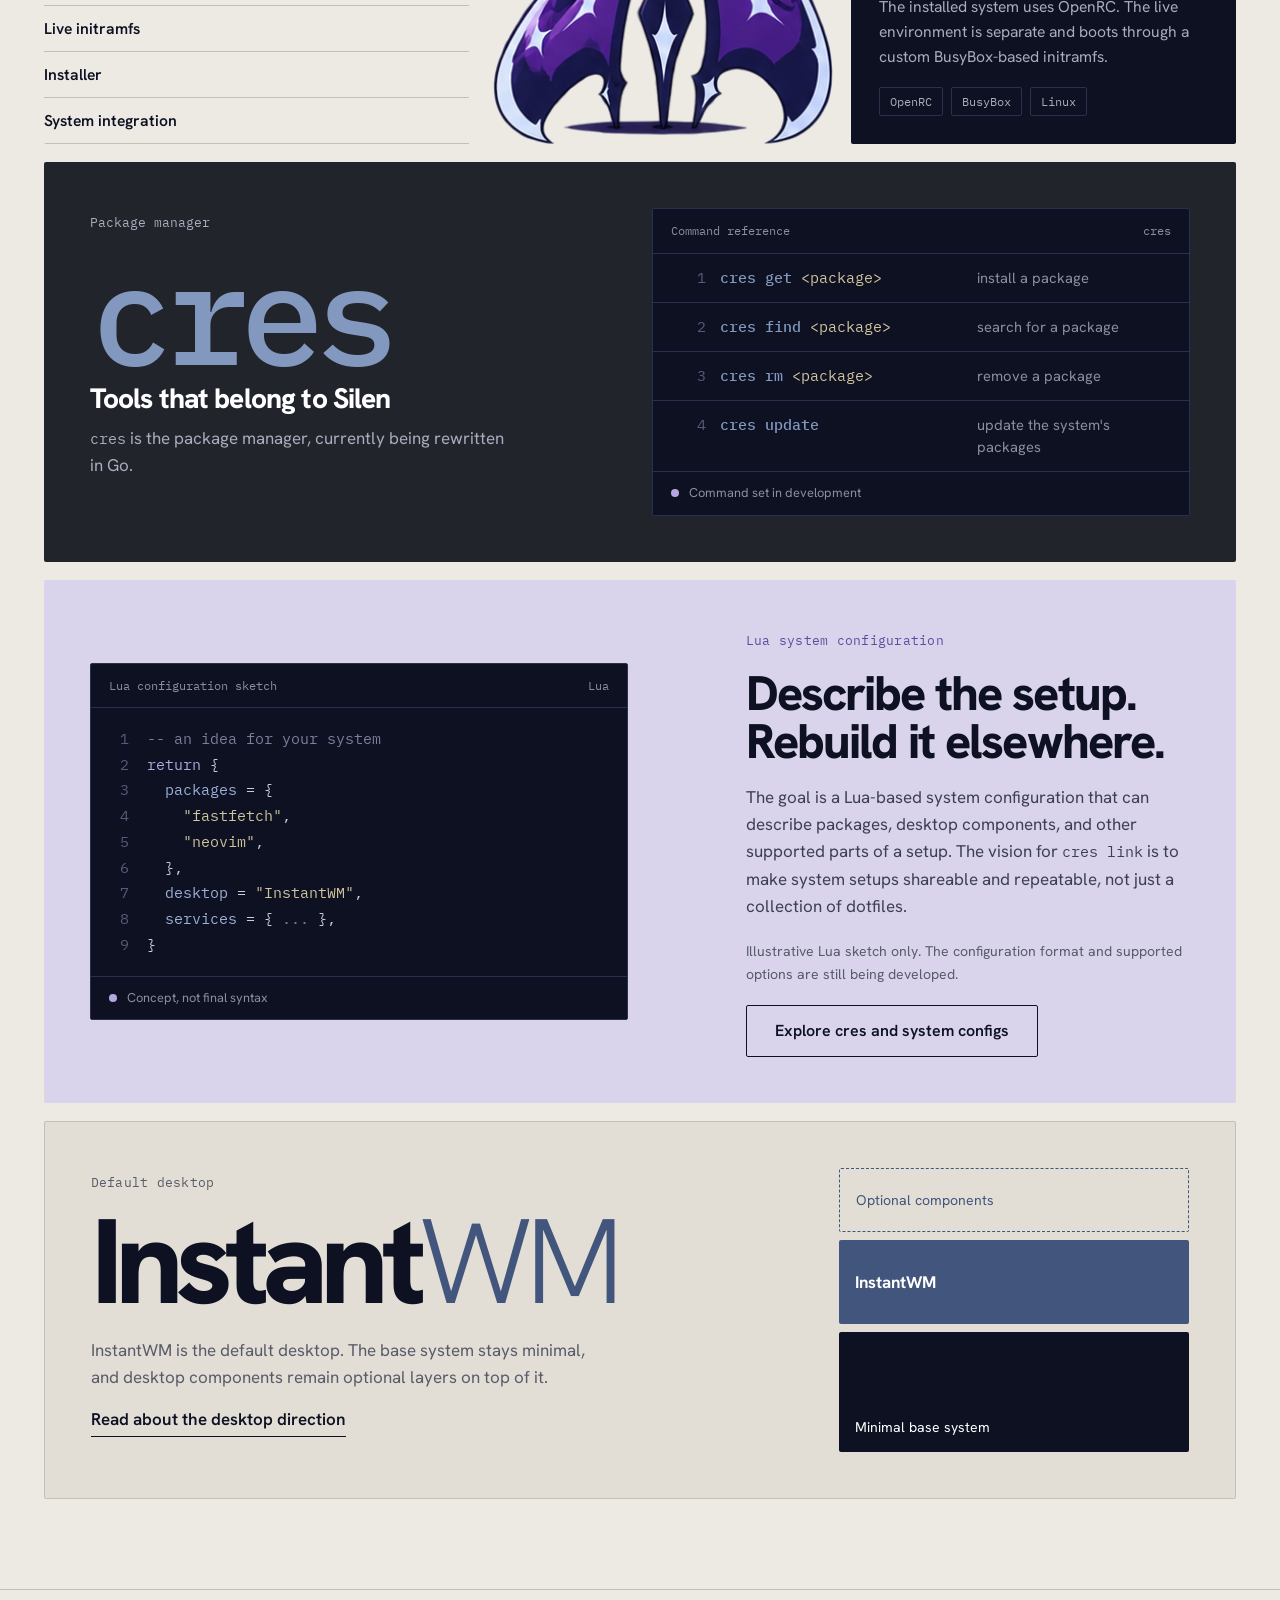
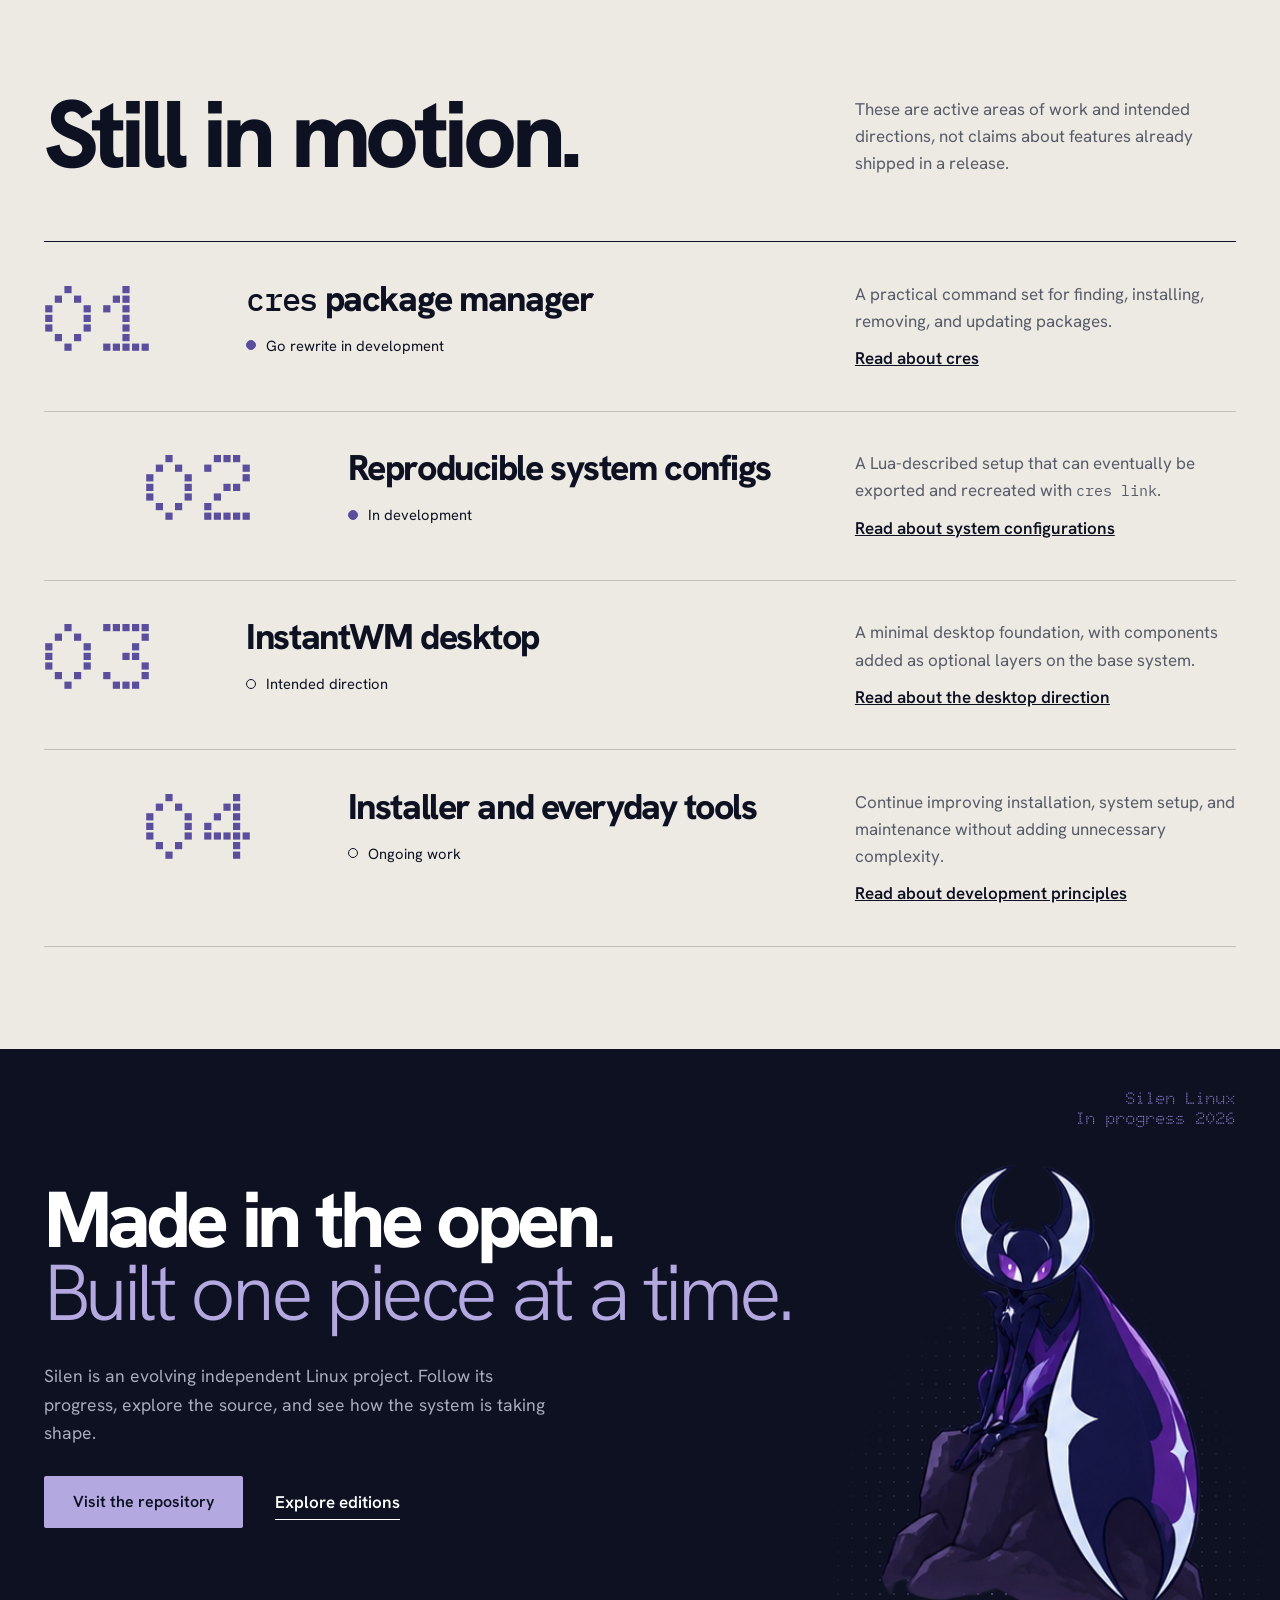
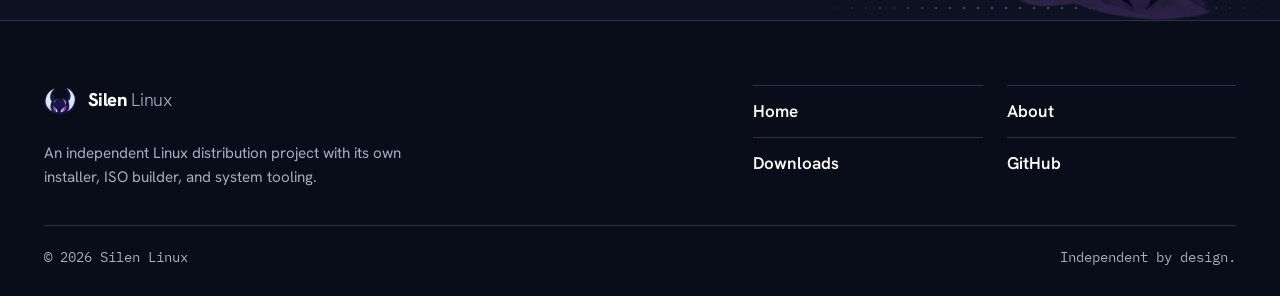
==== commit 2e841a0a: "Add download links for Silen Arch and Void ISOs" ====
--- a/index.html
+++ b/index.html
@@ -49,7 +49,7 @@
       <div><dt>Configuration</dt><dd>Lua</dd></div>
       <div><dt>Installation</dt><dd>Online</dd></div>
     </dl>
-    <p class="hero-note">Silen is actively evolving. Installation images are not available yet.</p>
+    <p class="hero-note">Silen is actively evolving. Arch and Void images are available; the independent edition is still in development.</p>
   </section>
 
   <section class="overview" id="system" aria-labelledby="system-title">
--- a/css/style.css
+++ b/css/style.css
@@ -388,6 +388,8 @@
 .edition .base{color:var(--blue-deep)}
 .edition > p{grid-column:5 / span 3;color:var(--soft-light)}
 .edition .status-label{grid-column:8 / span 2;color:var(--soft-light)}
+.status-label.available{color:var(--lav-deep)}
+.status-label.available::before{background:currentColor}
 .edition .btn{grid-column:10 / span 3;justify-self:end}
 .dl-note{display:grid;grid-template-columns:auto minmax(0,1fr) auto;gap:20px 32px;align-items:center;margin-top:clamp(40px,6vw,88px);padding:24px 0;border-top:1px solid var(--navy);border-bottom:1px solid var(--line-l)}
 .dl-note img{width:96px}
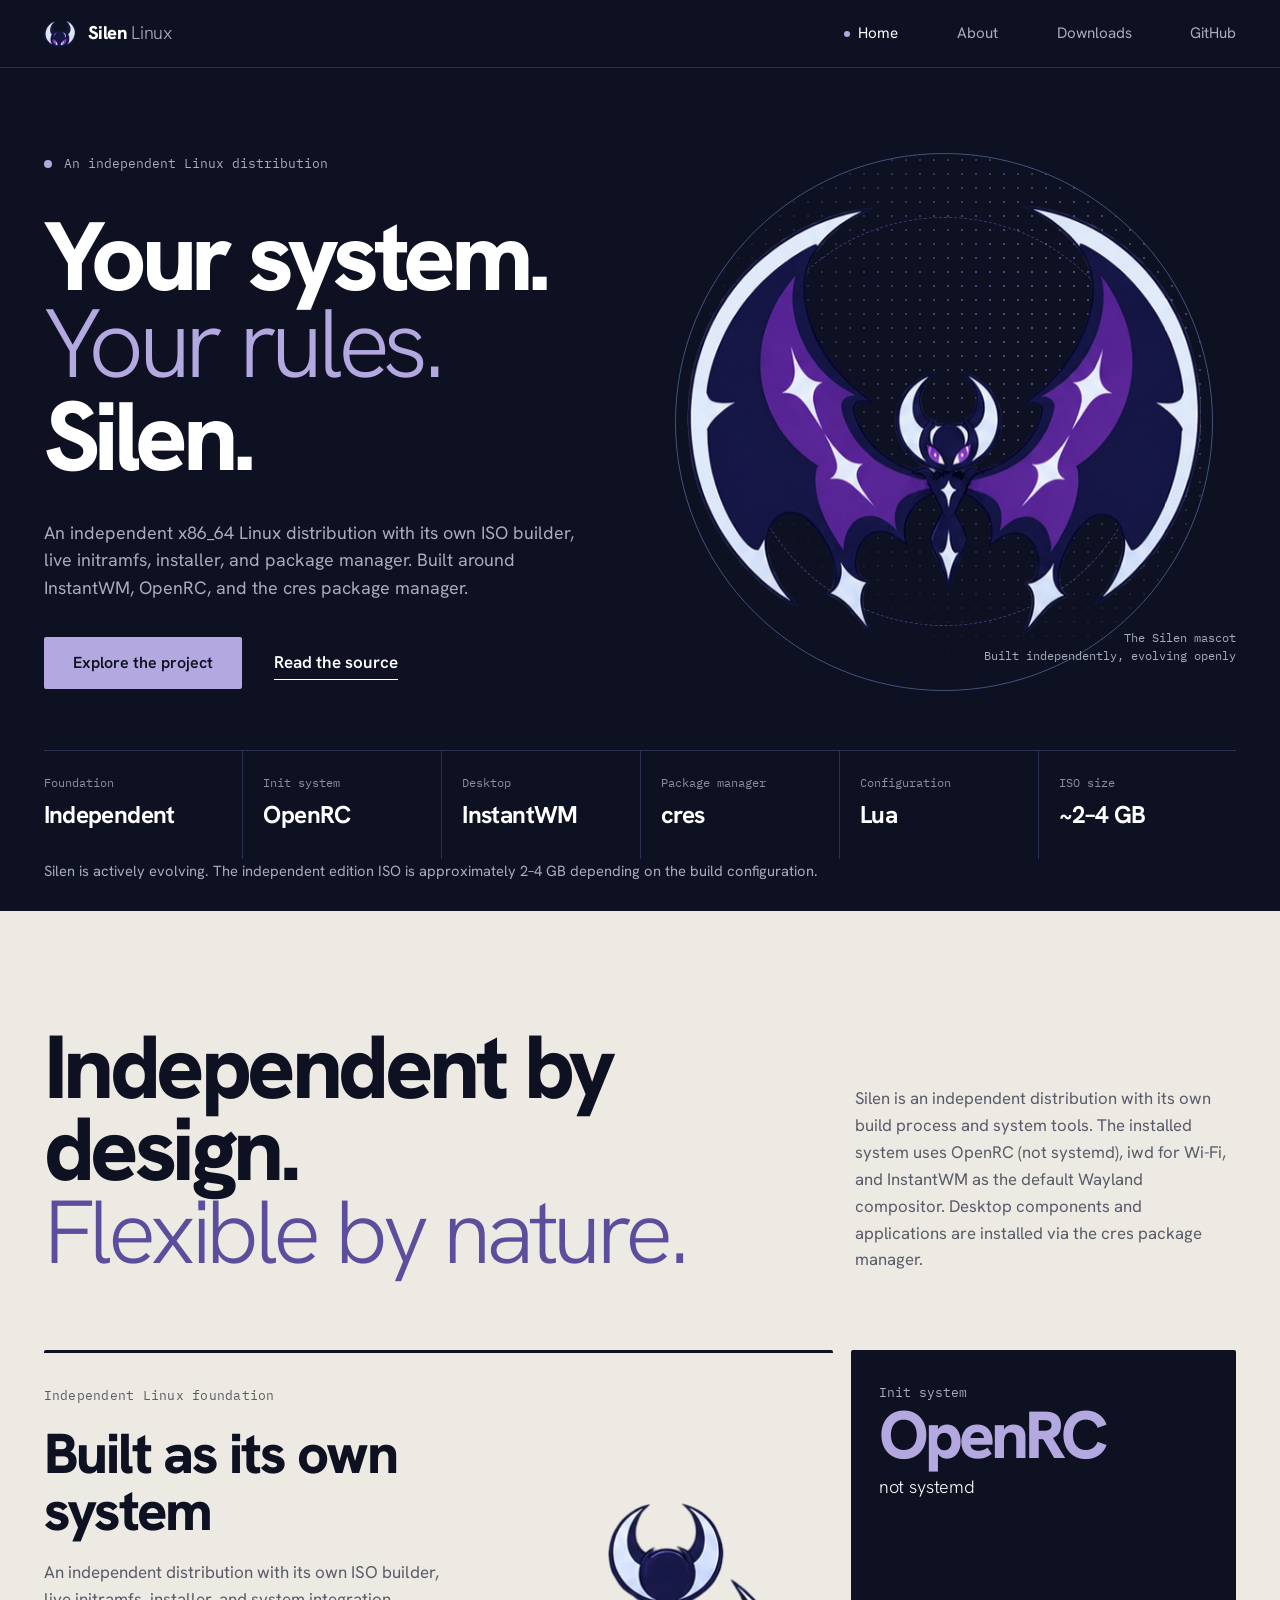
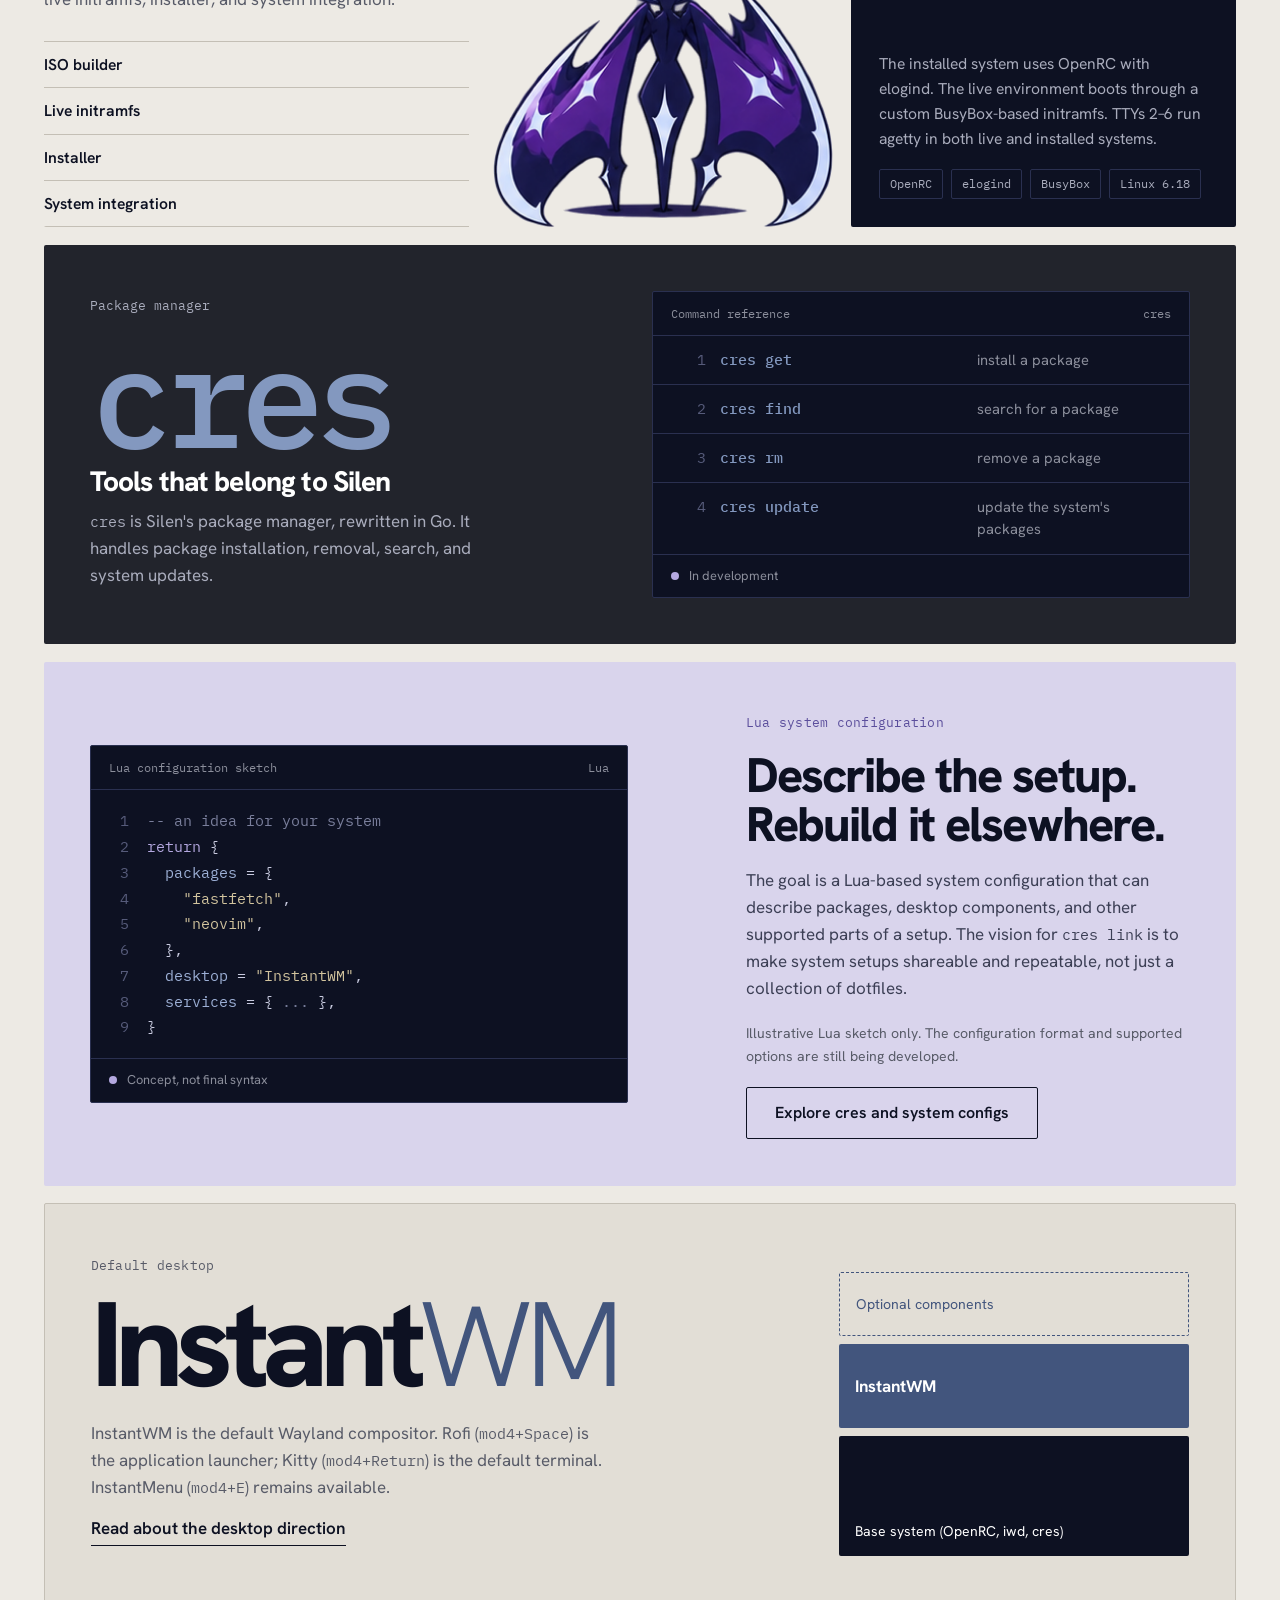
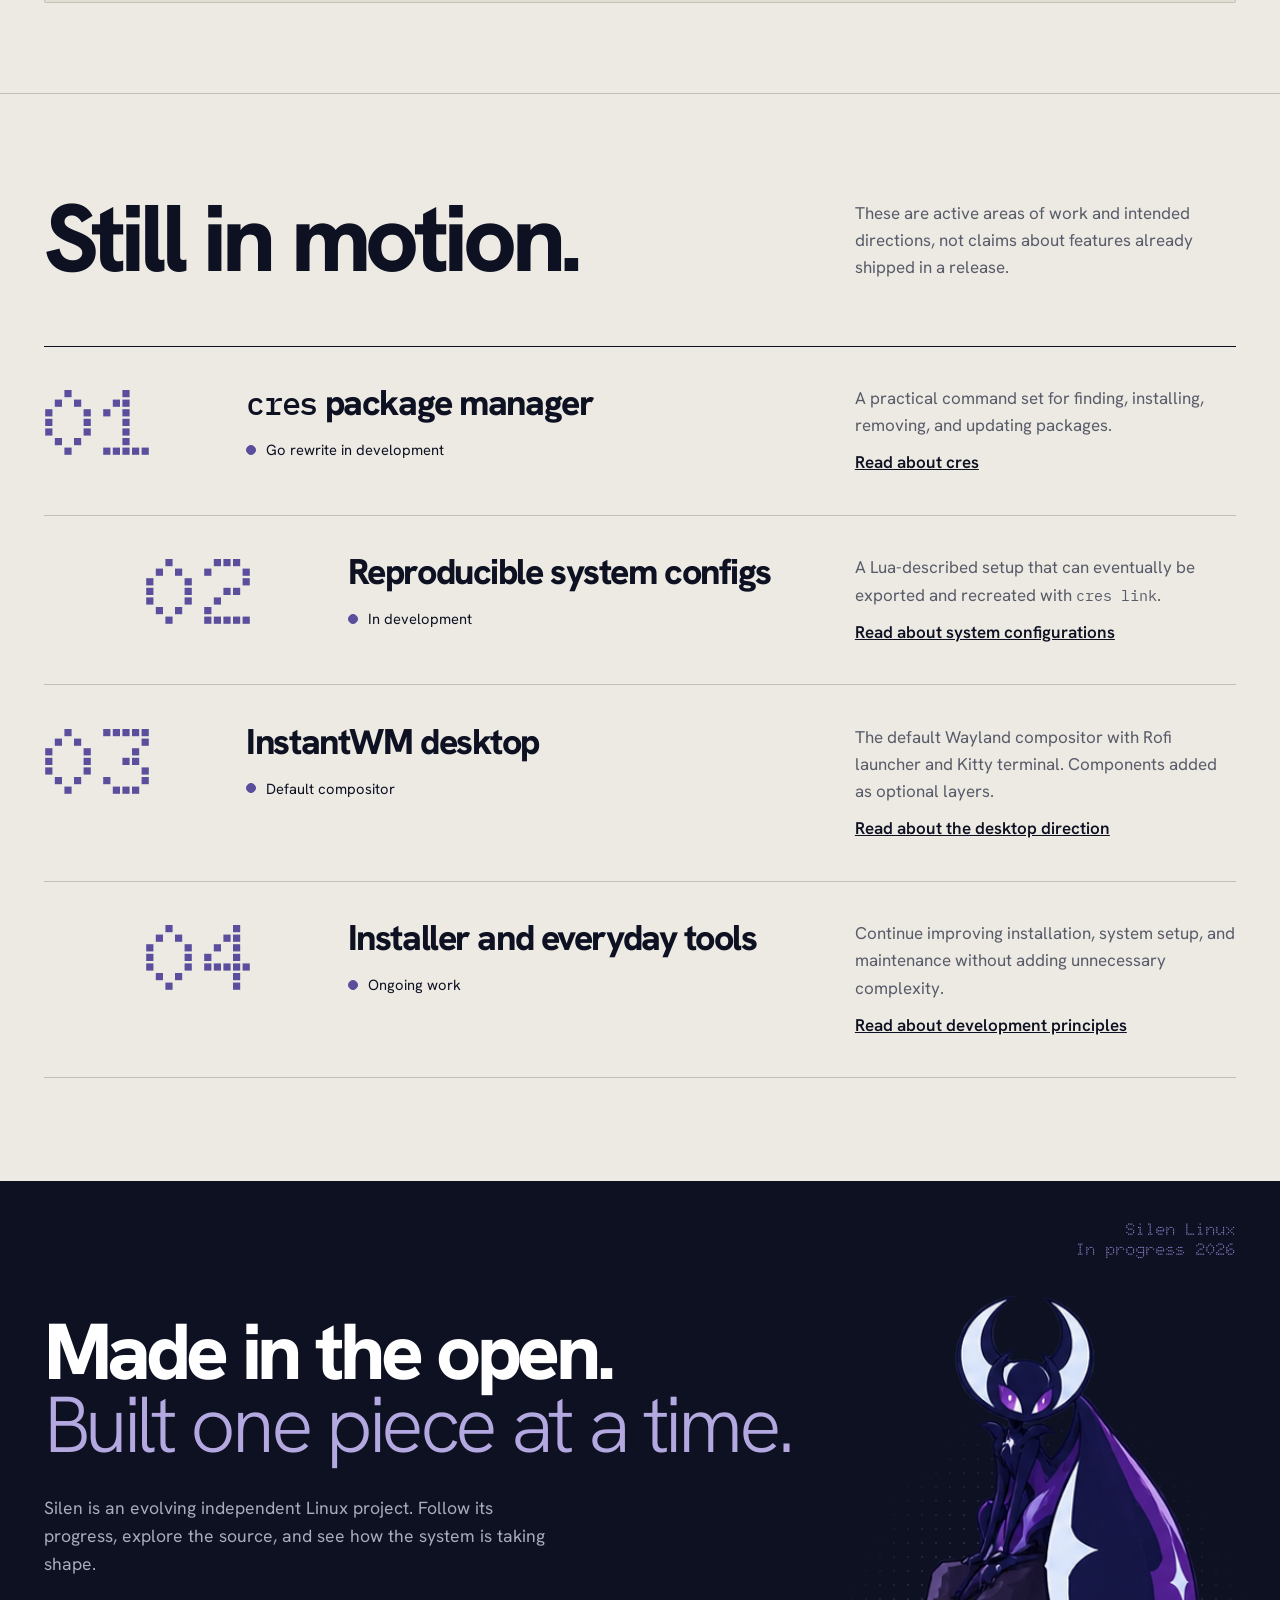
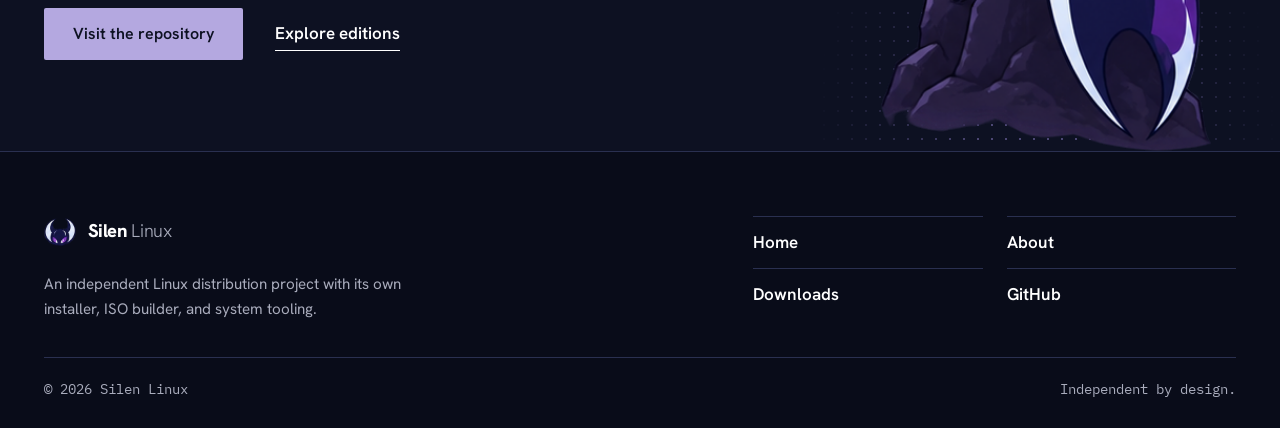
==== commit d9a4dd72: "Update website to accurately reflect Silen Linux current state - Remove outdated 'extremely minimal'" ====
--- a/index.html
+++ b/index.html
@@ -4,7 +4,7 @@
 <meta charset="utf-8">
 <meta name="viewport" content="width=device-width, initial-scale=1">
 <title>Silen Linux: Make the system yours</title>
-<meta name="description" content="Silen is an independent Linux distribution focused on a minimal foundation, practical system tooling, and reproducible system configurations.">
+<meta name="description" content="Silen Linux is an independent x86_64 distribution with its own ISO builder, live initramfs, installer, and package manager. Built around InstantWM, OpenRC, and the cres package manager.">
 <meta name="theme-color" content="#0d1122">
 <link rel="icon" type="image/png" href="assets/favicon.png">
 <link rel="preload" href="assets/fonts/hanken-grotesk-latin-wght-normal.woff2" as="font" type="font/woff2" crossorigin>
@@ -30,9 +30,9 @@
   <section class="hero on-dark" aria-labelledby="hero-title">
     <div class="hero-grid">
       <div class="hero-copy">
-        <p class="hero-tag"><span class="dot"></span>An independent Linux project</p>
+        <p class="hero-tag"><span class="dot"></span>An independent Linux distribution</p>
         <h1 id="hero-title"><span class="h-a">Your system.</span><span class="h-b">Your rules.</span><span class="h-c">Silen.</span></h1>
-        <p class="hero-lead">A Linux distribution being built from the ground up around a lean foundation, practical tooling, and the freedom to shape your own environment.</p>
+        <p class="hero-lead">An independent x86_64 Linux distribution with its own ISO builder, live initramfs, installer, and package manager. Built around InstantWM, OpenRC, and the cres package manager.</p>
         <div class="hero-actions"><a class="btn btn-solid" href="about.html">Explore the project</a><a class="link" href="https://github.com/Cgtlpa/SilenLinux" target="_blank" rel="noopener noreferrer">Read the source</a></div>
       </div>
       <div class="hero-art">
@@ -47,15 +47,15 @@
       <div><dt>Desktop</dt><dd>InstantWM</dd></div>
       <div><dt>Package manager</dt><dd>cres</dd></div>
       <div><dt>Configuration</dt><dd>Lua</dd></div>
-      <div><dt>Installation</dt><dd>Online</dd></div>
+      <div><dt>ISO size</dt><dd>~2–4 GB</dd></div>
     </dl>
-    <p class="hero-note">Silen is actively evolving. Arch and Void images are available; the independent edition is still in development.</p>
+    <p class="hero-note">Silen is actively evolving. The independent edition ISO is approximately 2–4 GB depending on the build configuration.</p>
   </section>
 
   <section class="overview" id="system" aria-labelledby="system-title">
     <div class="ov-head">
-      <h2 id="system-title">Small by design.<em>Flexible by nature.</em></h2>
-      <p>Silen is not a pre-packed desktop with a new coat of paint. Its own build process and system tools are being developed around a simple idea: start with the essentials, then add what you actually need.</p>
+      <h2 id="system-title">Independent by design.<em>Flexible by nature.</em></h2>
+      <p>Silen is an independent distribution with its own build process and system tools. The installed system uses OpenRC (not systemd), iwd for Wi-Fi, and InstantWM as the default Wayland compositor. Desktop components and applications are installed via the cres package manager.</p>
     </div>
     <div class="parts">
       <article class="part p-foundation">
@@ -74,8 +74,8 @@
           <p class="big">OpenRC<small>not systemd</small></p>
         </div>
         <div>
-          <p>The installed system uses OpenRC. The live environment is separate and boots through a custom BusyBox-based initramfs.</p>
-          <div class="chips"><span>OpenRC</span><span>BusyBox</span><span>Linux</span></div>
+          <p>The installed system uses OpenRC with elogind. The live environment boots through a custom BusyBox-based initramfs. TTYs 2–6 run agetty in both live and installed systems.</p>
+          <div class="chips"><span>OpenRC</span><span>elogind</span><span>BusyBox</span><span>Linux 6.18</span></div>
         </div>
       </article>
 
@@ -84,17 +84,17 @@
           <span class="part-tag">Package manager</span>
           <span class="word" aria-hidden="true">cres</span>
           <h3>Tools that belong to Silen</h3>
-          <p><code>cres</code> is the package manager, currently being rewritten in Go.</p>
+          <p><code>cres</code> is Silen's package manager, rewritten in Go. It handles package installation, removal, search, and system updates.</p>
         </div>
         <div class="doc cres-doc on-dark">
           <div class="doc-cap"><span>Command reference</span><span>cres</span></div>
           <ol class="cmds">
-            <li><span class="cmd"><b>cres get</b> <em>&lt;package&gt;</em></span><span class="what">install a package</span></li>
-            <li><span class="cmd"><b>cres find</b> <em>&lt;package&gt;</em></span><span class="what">search for a package</span></li>
-            <li><span class="cmd"><b>cres rm</b> <em>&lt;package&gt;</em></span><span class="what">remove a package</span></li>
+            <li><span class="cmd"><b>cres get</b> <em><package></em></span><span class="what">install a package</span></li>
+            <li><span class="cmd"><b>cres find</b> <em><package></em></span><span class="what">search for a package</span></li>
+            <li><span class="cmd"><b>cres rm</b> <em><package></em></span><span class="what">remove a package</span></li>
             <li><span class="cmd"><b>cres update</b></span><span class="what">update the system's packages</span></li>
           </ol>
-          <div class="doc-foot"><i></i>Command set in development</div>
+          <div class="doc-foot"><i></i>In development</div>
         </div>
       </article>
 
@@ -117,13 +117,13 @@
         <div class="dt-copy">
           <span class="part-tag label">Default desktop</span>
           <span class="word">Instant<span>WM</span></span>
-          <p>InstantWM is the default desktop. The base system stays minimal, and desktop components remain optional layers on top of it.</p>
+          <p>InstantWM is the default Wayland compositor. Rofi (<code>mod4+Space</code>) is the application launcher; Kitty (<code>mod4+Return</code>) is the default terminal. InstantMenu (<code>mod4+E</code>) remains available.</p>
           <a class="link" href="about.html#desktop">Read about the desktop direction</a>
         </div>
-        <div class="layers" aria-label="Layers of the system, from the minimal base to optional components">
+        <div class="layers" aria-label="Layers of the system, from the base to optional components">
           <div class="l-opt">Optional components</div>
           <div class="l-wm">InstantWM</div>
-          <div class="l-base">Minimal base system</div>
+          <div class="l-base">Base system (OpenRC, iwd, cres)</div>
         </div>
       </article>
     </div>
@@ -137,8 +137,8 @@
     <ol class="road">
       <li class="road-item"><span class="road-n" aria-hidden="true">01</span><div class="road-main"><h3><code>cres</code> package manager</h3><p class="status active"><i></i>Go rewrite in development</p></div><p class="road-text">A practical command set for finding, installing, removing, and updating packages.<br><a href="about.html#cres">Read about cres</a></p></li>
       <li class="road-item"><span class="road-n" aria-hidden="true">02</span><div class="road-main"><h3>Reproducible system configs</h3><p class="status active"><i></i>In development</p></div><p class="road-text">A Lua-described setup that can eventually be exported and recreated with <code>cres link</code>.<br><a href="about.html#config">Read about system configurations</a></p></li>
-      <li class="road-item"><span class="road-n" aria-hidden="true">03</span><div class="road-main"><h3>InstantWM desktop</h3><p class="status"><i></i>Intended direction</p></div><p class="road-text">A minimal desktop foundation, with components added as optional layers on the base system.<br><a href="about.html#desktop">Read about the desktop direction</a></p></li>
-      <li class="road-item"><span class="road-n" aria-hidden="true">04</span><div class="road-main"><h3>Installer and everyday tools</h3><p class="status"><i></i>Ongoing work</p></div><p class="road-text">Continue improving installation, system setup, and maintenance without adding unnecessary complexity.<br><a href="about.html#principles">Read about development principles</a></p></li>
+      <li class="road-item"><span class="road-n" aria-hidden="true">03</span><div class="road-main"><h3>InstantWM desktop</h3><p class="status active"><i></i>Default compositor</p></div><p class="road-text">The default Wayland compositor with Rofi launcher and Kitty terminal. Components added as optional layers.<br><a href="about.html#desktop">Read about the desktop direction</a></p></li>
+      <li class="road-item"><span class="road-n" aria-hidden="true">04</span><div class="road-main"><h3>Installer and everyday tools</h3><p class="status active"><i></i>Ongoing work</p></div><p class="road-text">Continue improving installation, system setup, and maintenance without adding unnecessary complexity.<br><a href="about.html#principles">Read about development principles</a></p></li>
     </ol>
   </section>
 
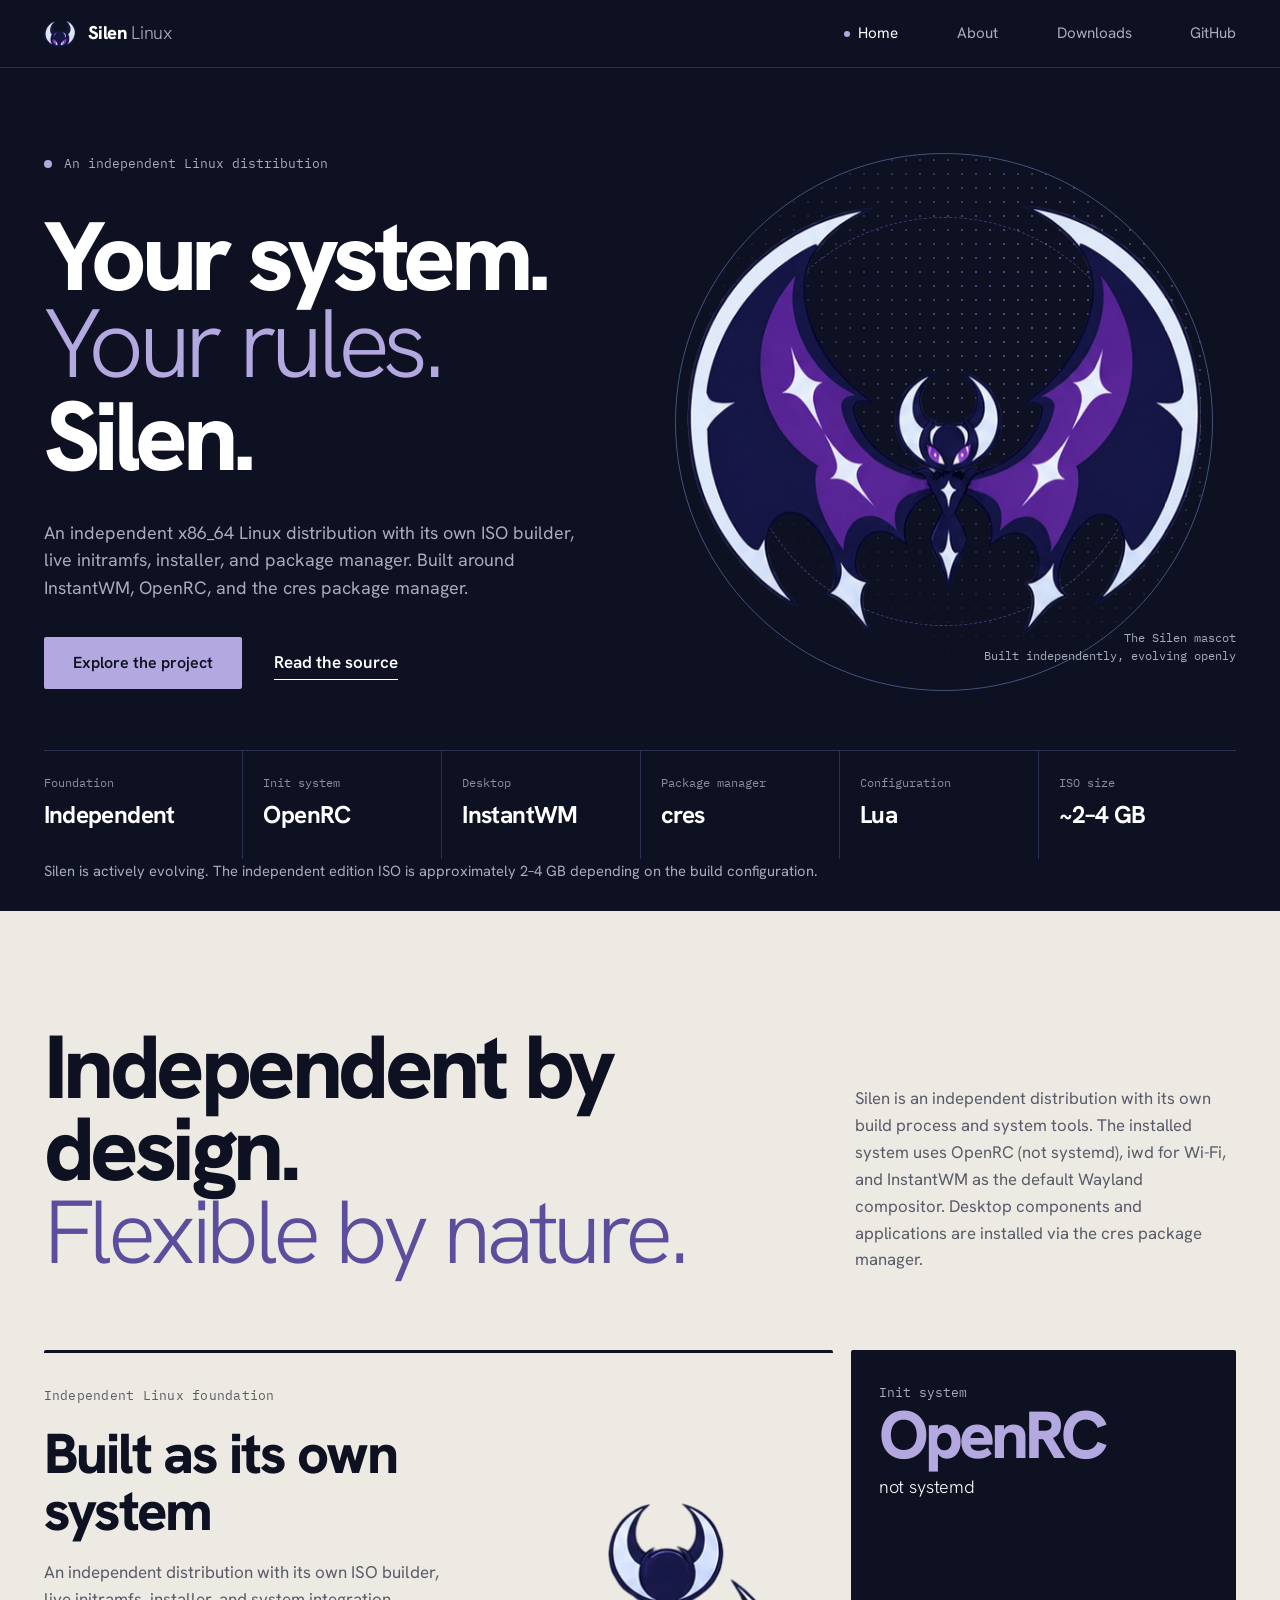
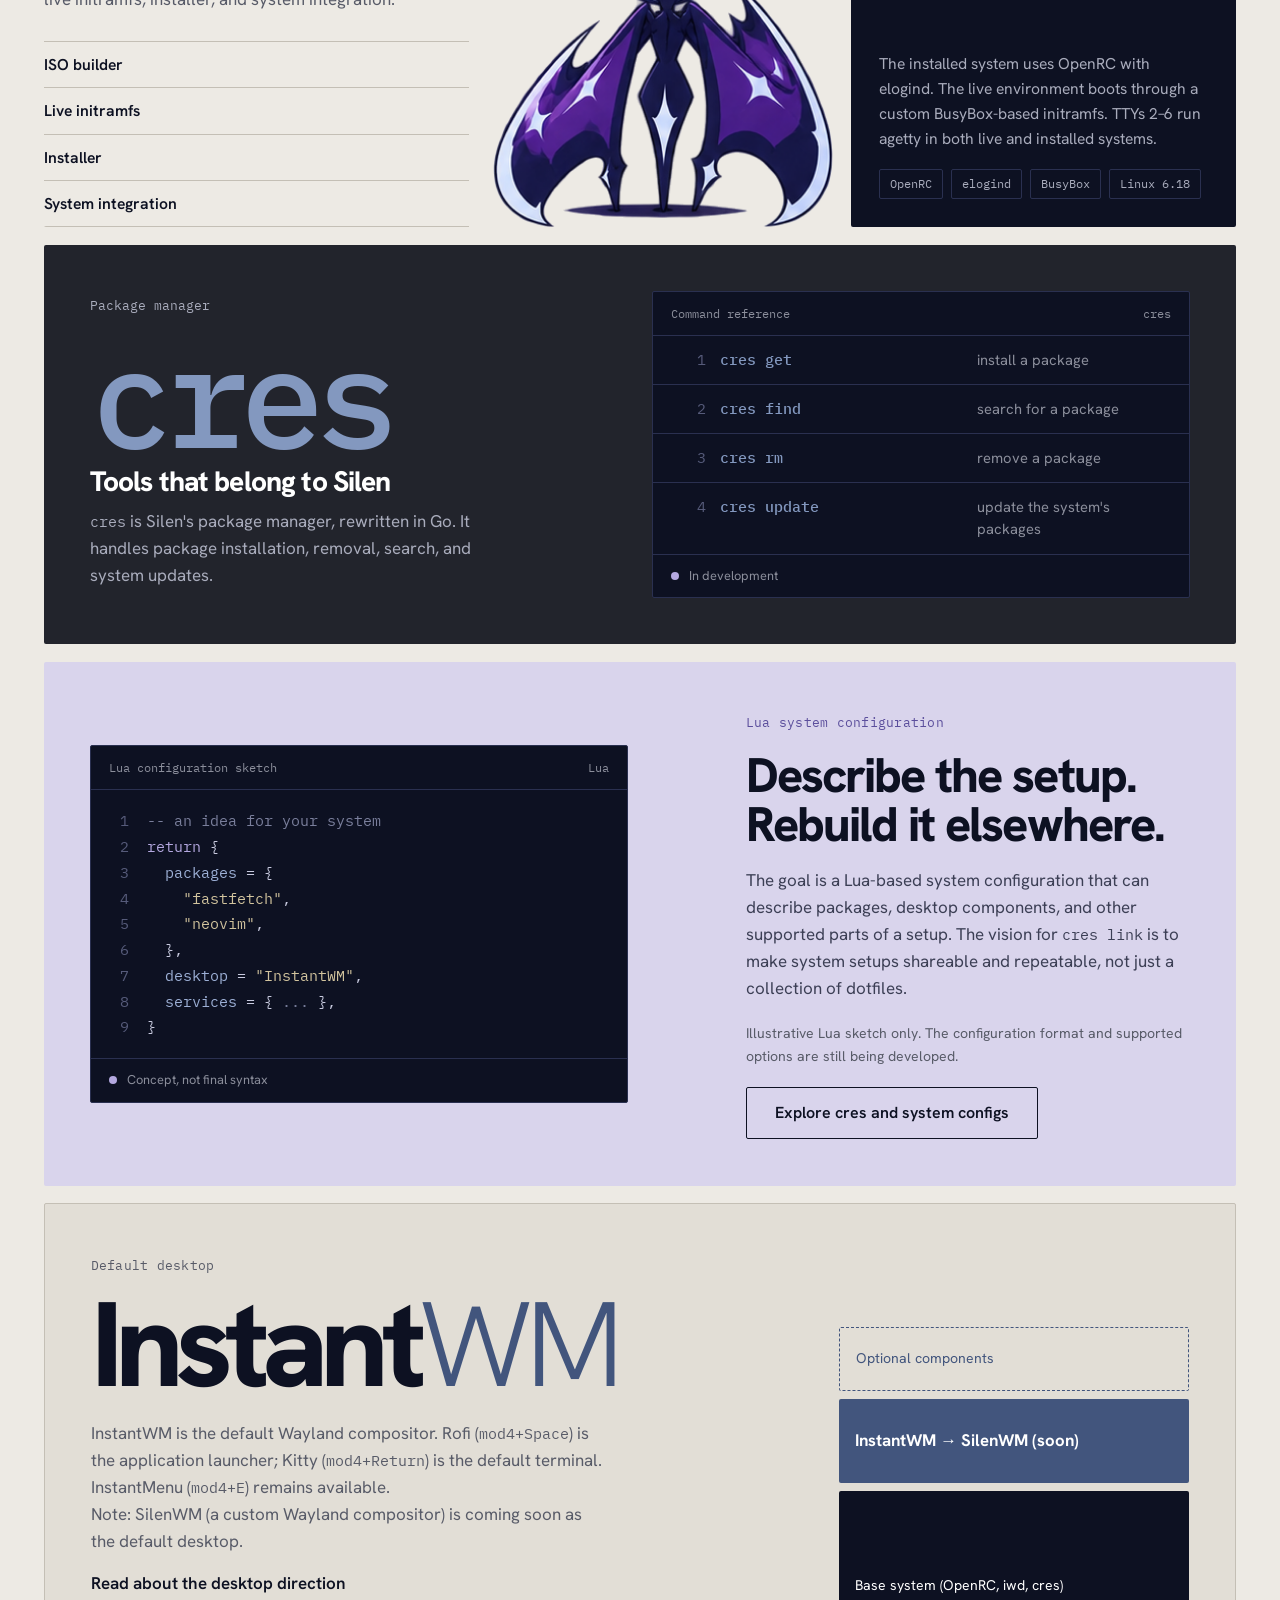
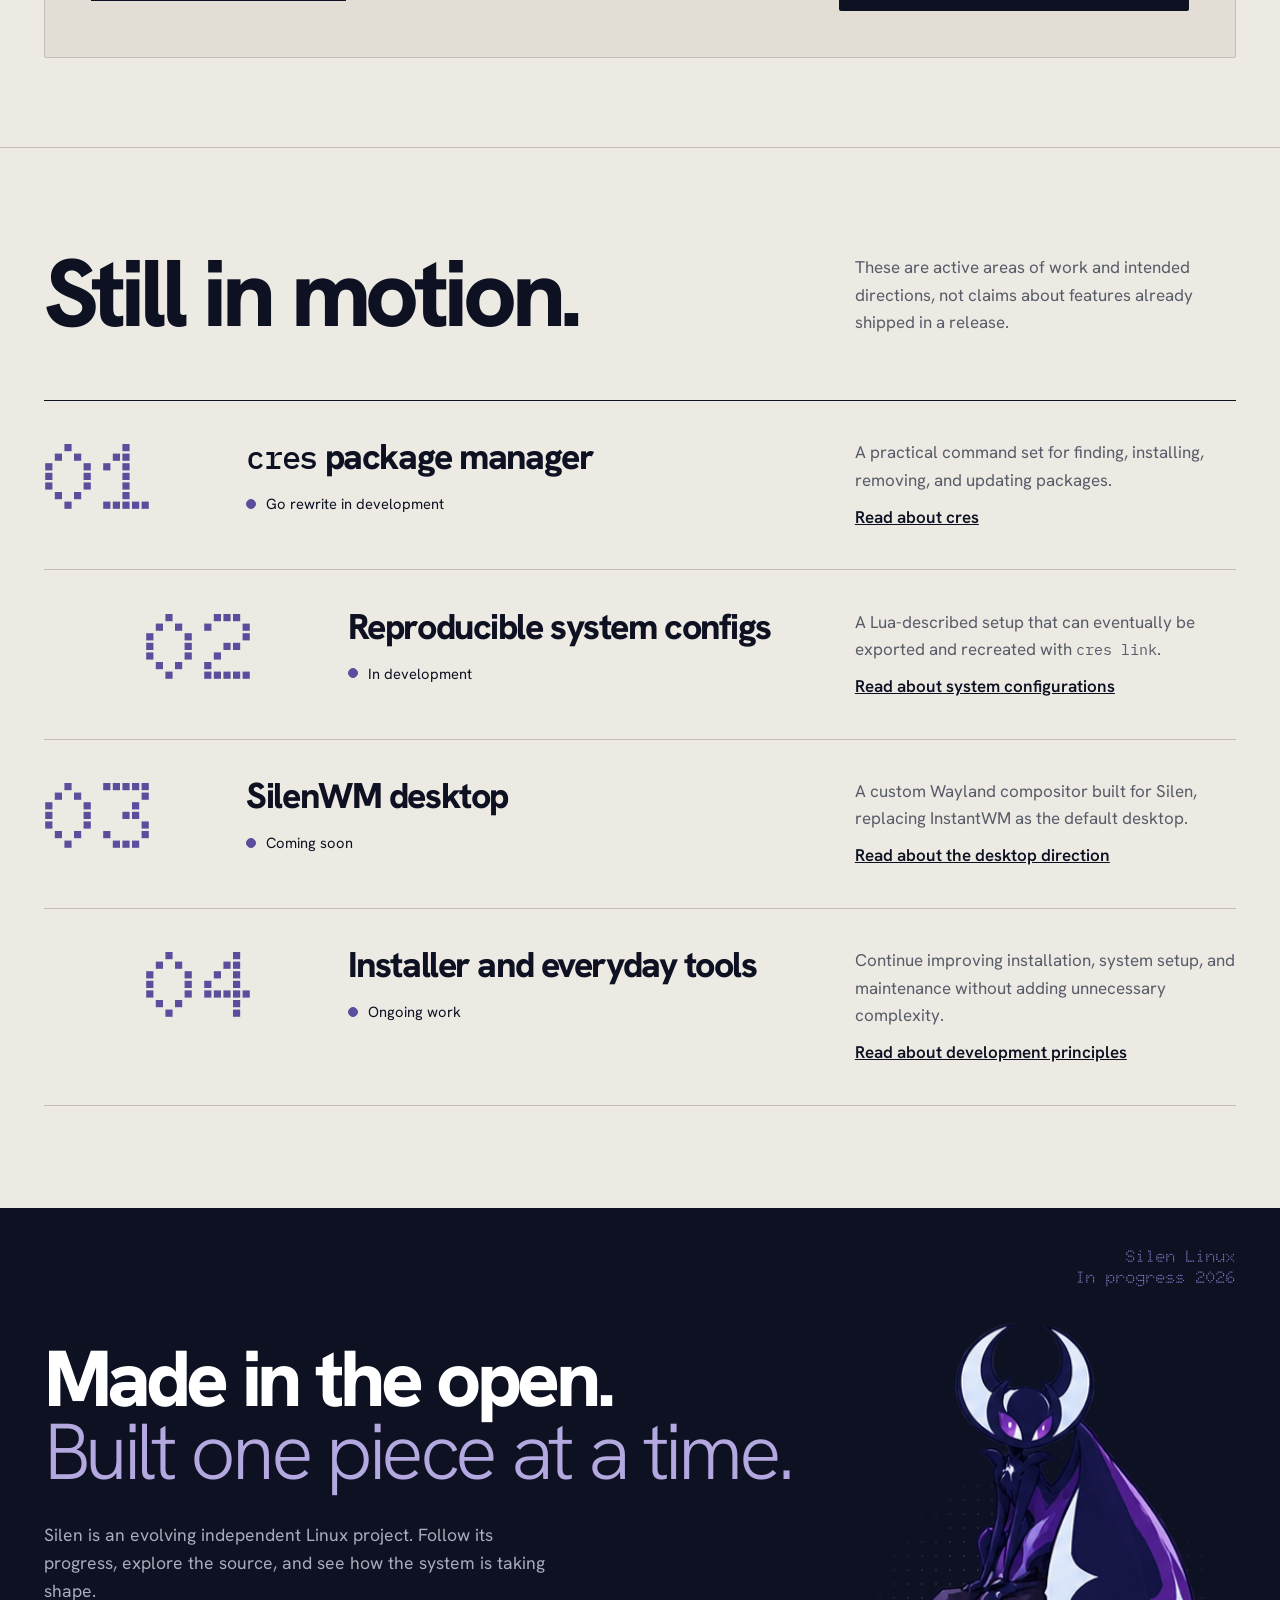
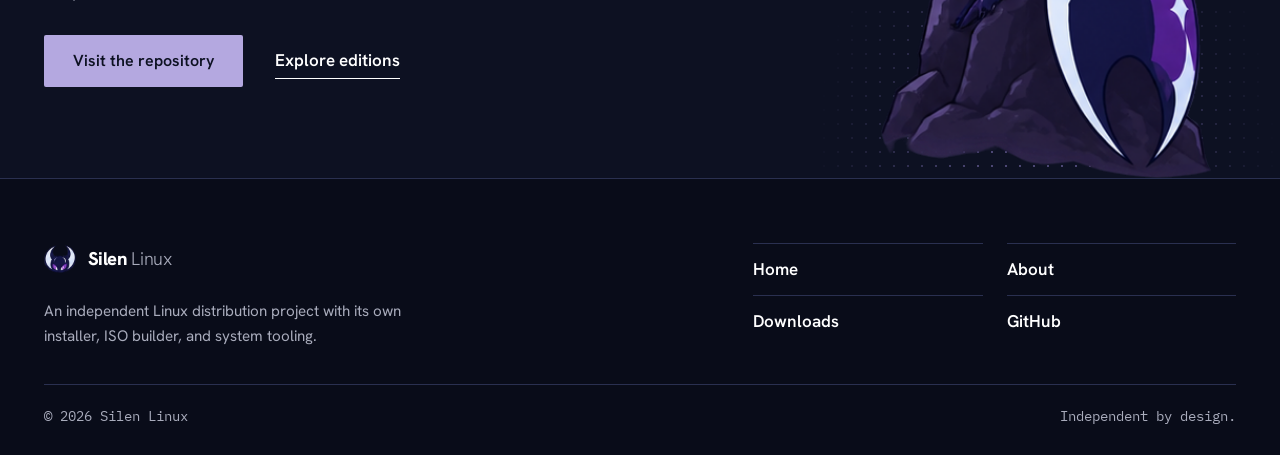
==== commit e5d7b422: "Add SilenWM coming soon notes across website - index.html: desktop section note, layers diagram upda" ====
--- a/index.html
+++ b/index.html
@@ -118,11 +118,12 @@
           <span class="part-tag label">Default desktop</span>
           <span class="word">Instant<span>WM</span></span>
           <p>InstantWM is the default Wayland compositor. Rofi (<code>mod4+Space</code>) is the application launcher; Kitty (<code>mod4+Return</code>) is the default terminal. InstantMenu (<code>mod4+E</code>) remains available.</p>
+          <p class="fine">Note: SilenWM (a custom Wayland compositor) is coming soon as the default desktop.</p>
           <a class="link" href="about.html#desktop">Read about the desktop direction</a>
         </div>
         <div class="layers" aria-label="Layers of the system, from the base to optional components">
           <div class="l-opt">Optional components</div>
-          <div class="l-wm">InstantWM</div>
+          <div class="l-wm">InstantWM → SilenWM (soon)</div>
           <div class="l-base">Base system (OpenRC, iwd, cres)</div>
         </div>
       </article>
@@ -137,7 +138,7 @@
     <ol class="road">
       <li class="road-item"><span class="road-n" aria-hidden="true">01</span><div class="road-main"><h3><code>cres</code> package manager</h3><p class="status active"><i></i>Go rewrite in development</p></div><p class="road-text">A practical command set for finding, installing, removing, and updating packages.<br><a href="about.html#cres">Read about cres</a></p></li>
       <li class="road-item"><span class="road-n" aria-hidden="true">02</span><div class="road-main"><h3>Reproducible system configs</h3><p class="status active"><i></i>In development</p></div><p class="road-text">A Lua-described setup that can eventually be exported and recreated with <code>cres link</code>.<br><a href="about.html#config">Read about system configurations</a></p></li>
-      <li class="road-item"><span class="road-n" aria-hidden="true">03</span><div class="road-main"><h3>InstantWM desktop</h3><p class="status active"><i></i>Default compositor</p></div><p class="road-text">The default Wayland compositor with Rofi launcher and Kitty terminal. Components added as optional layers.<br><a href="about.html#desktop">Read about the desktop direction</a></p></li>
+      <li class="road-item"><span class="road-n" aria-hidden="true">03</span><div class="road-main"><h3>SilenWM desktop</h3><p class="status active"><i></i>Coming soon</p></div><p class="road-text">A custom Wayland compositor built for Silen, replacing InstantWM as the default desktop.<br><a href="about.html#desktop">Read about the desktop direction</a></p></li>
       <li class="road-item"><span class="road-n" aria-hidden="true">04</span><div class="road-main"><h3>Installer and everyday tools</h3><p class="status active"><i></i>Ongoing work</p></div><p class="road-text">Continue improving installation, system setup, and maintenance without adding unnecessary complexity.<br><a href="about.html#principles">Read about development principles</a></p></li>
     </ol>
   </section>
